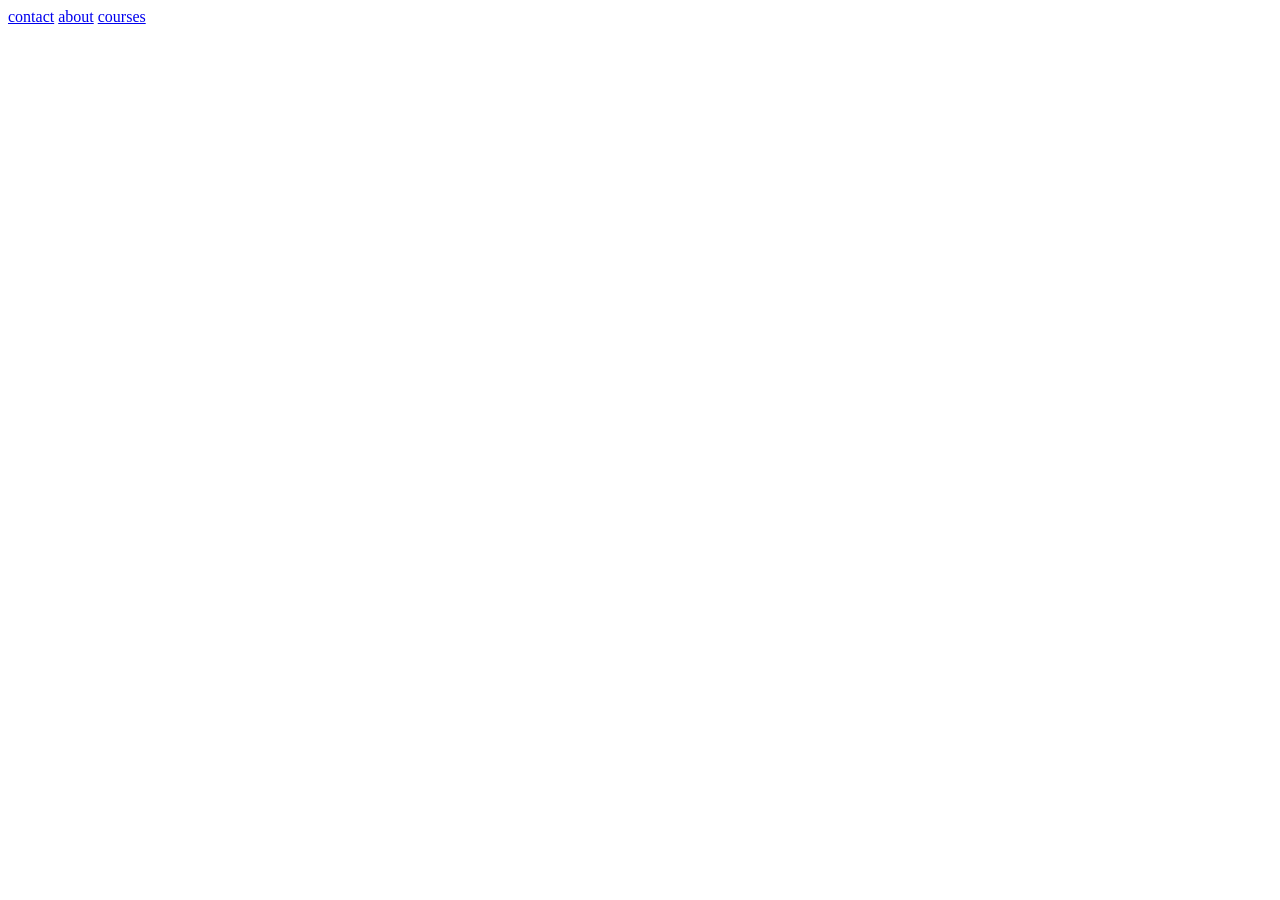
==== index.html @ 9f316b7d "Add files via upload" ====
<!DOCTYPE html>
<html lang="en">
<head>
    <meta charset="UTF-8">
    <meta name="viewport" content="width=device-width, initial-scale=1.0">
    <title>Document</title>
</head>
<body>
    
    <a href="contact.html" target="_blank">contact</a>
    <a href="about.html" target="_blank">about</a>
    <a href="courses.html" target="_blank">courses</a>
</body>
</html>
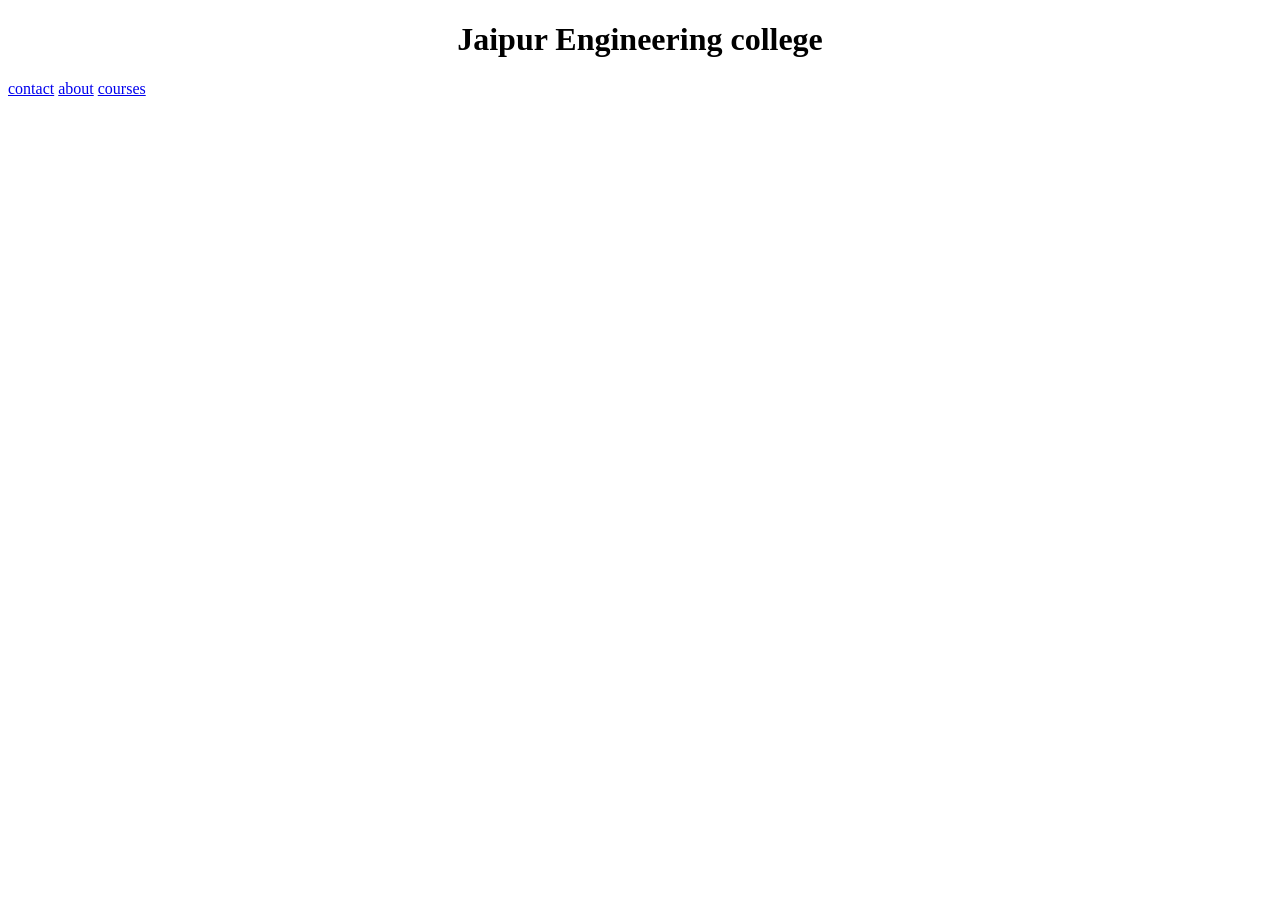
==== commit cf3566e0: "Add files via upload" ====
--- a/index.html
+++ b/index.html
@@ -4,9 +4,14 @@
     <meta charset="UTF-8">
     <meta name="viewport" content="width=device-width, initial-scale=1.0">
     <title>Document</title>
+    <style>
+        h1{
+            text-align: center;
+        }
+    </style>
 </head>
 <body>
-    
+    <h1>Jaipur Engineering college</h1>
     <a href="contact.html" target="_blank">contact</a>
     <a href="about.html" target="_blank">about</a>
     <a href="courses.html" target="_blank">courses</a>
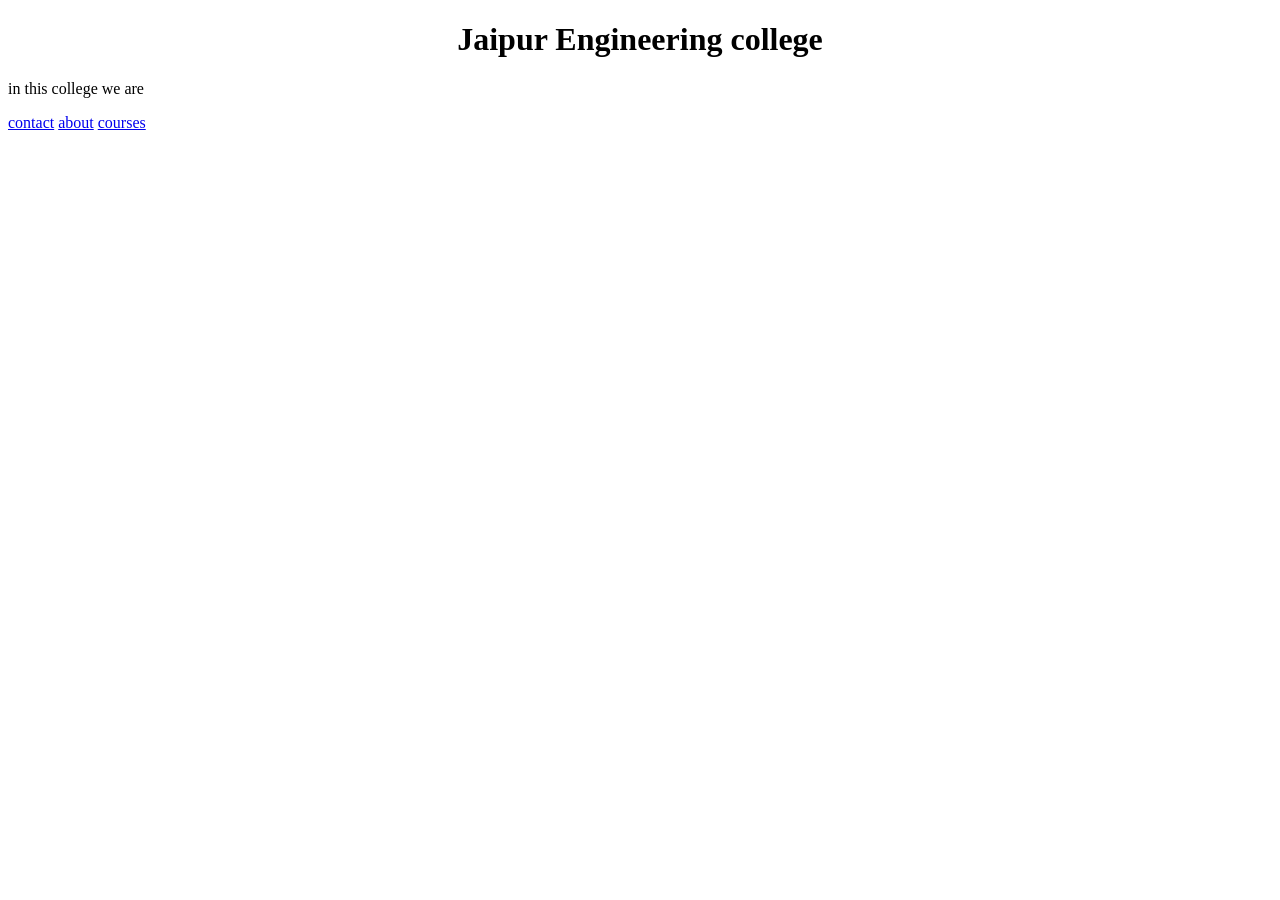
==== commit 39df68ac: "we add para in file" ====
--- a/index.html
+++ b/index.html
@@ -12,6 +12,7 @@
 </head>
 <body>
     <h1>Jaipur Engineering college</h1>
+    <P>in this college we are </P>
     <a href="contact.html" target="_blank">contact</a>
     <a href="about.html" target="_blank">about</a>
     <a href="courses.html" target="_blank">courses</a>
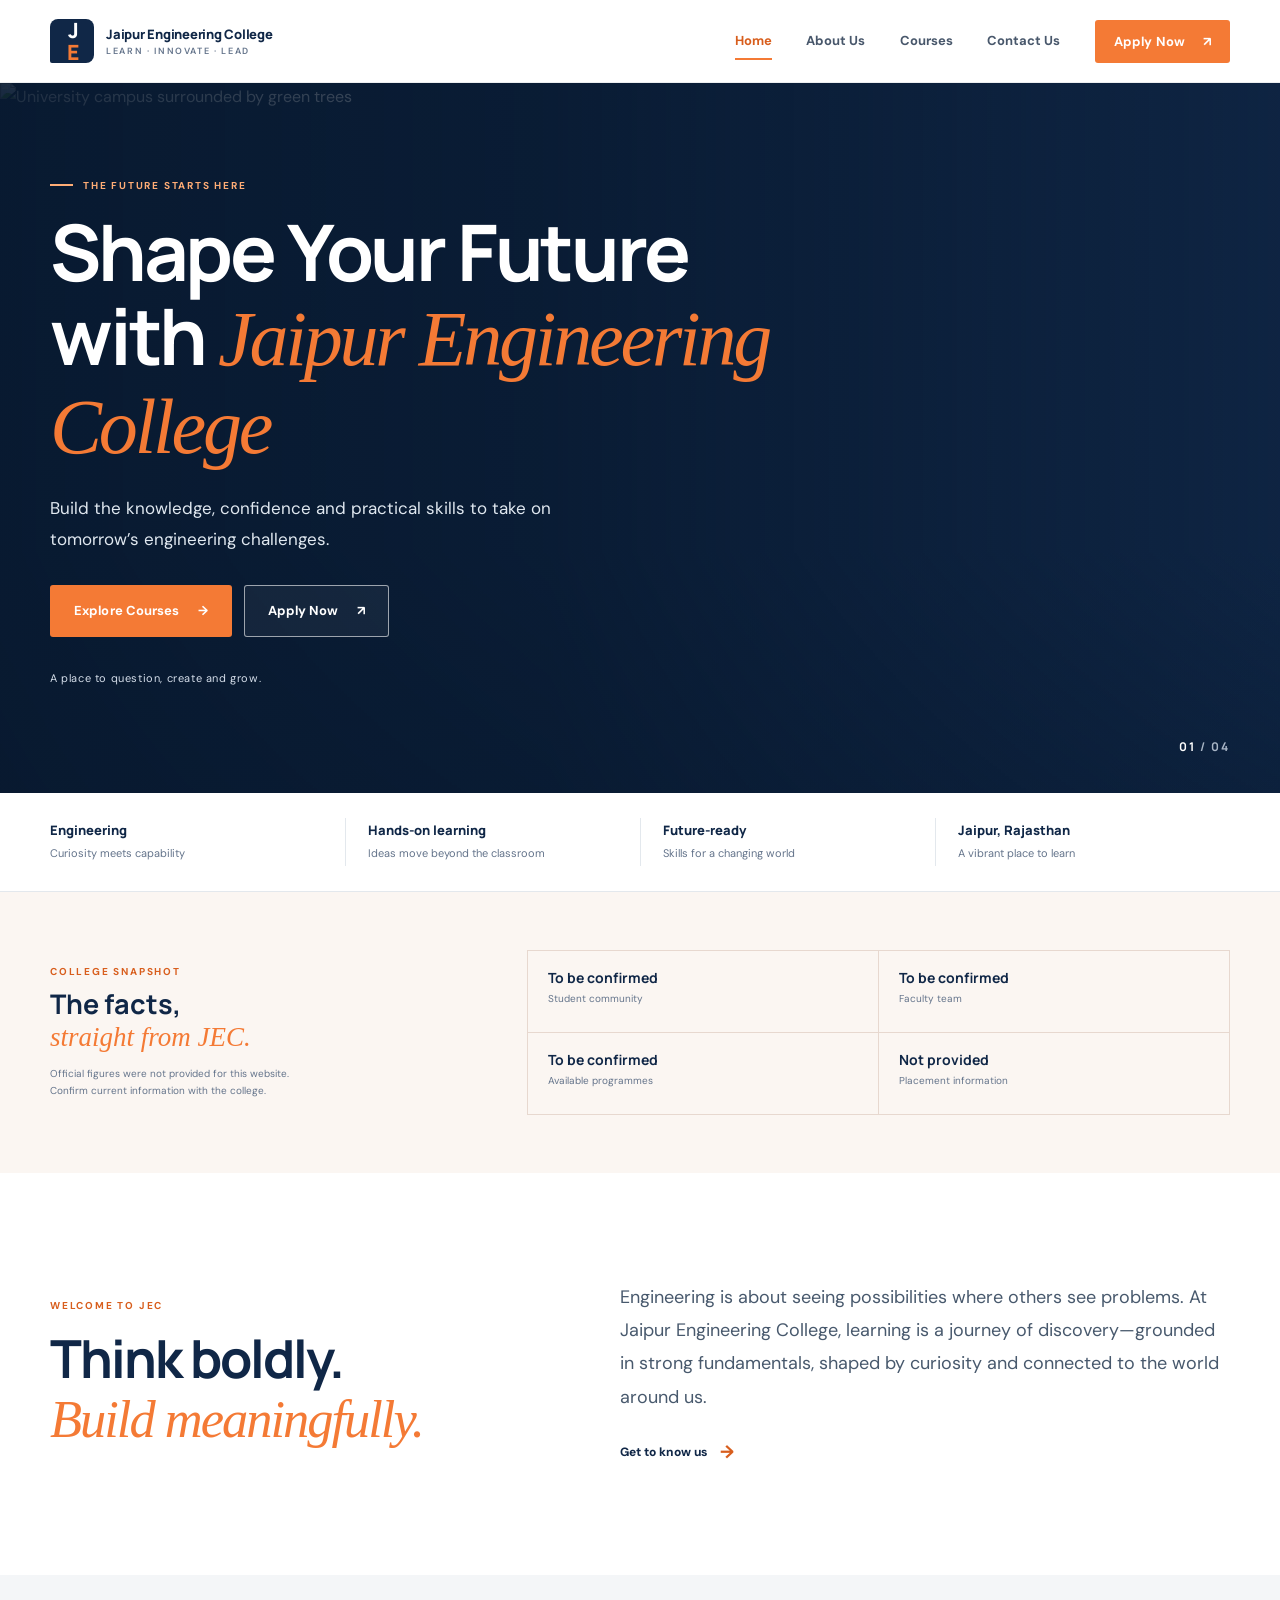
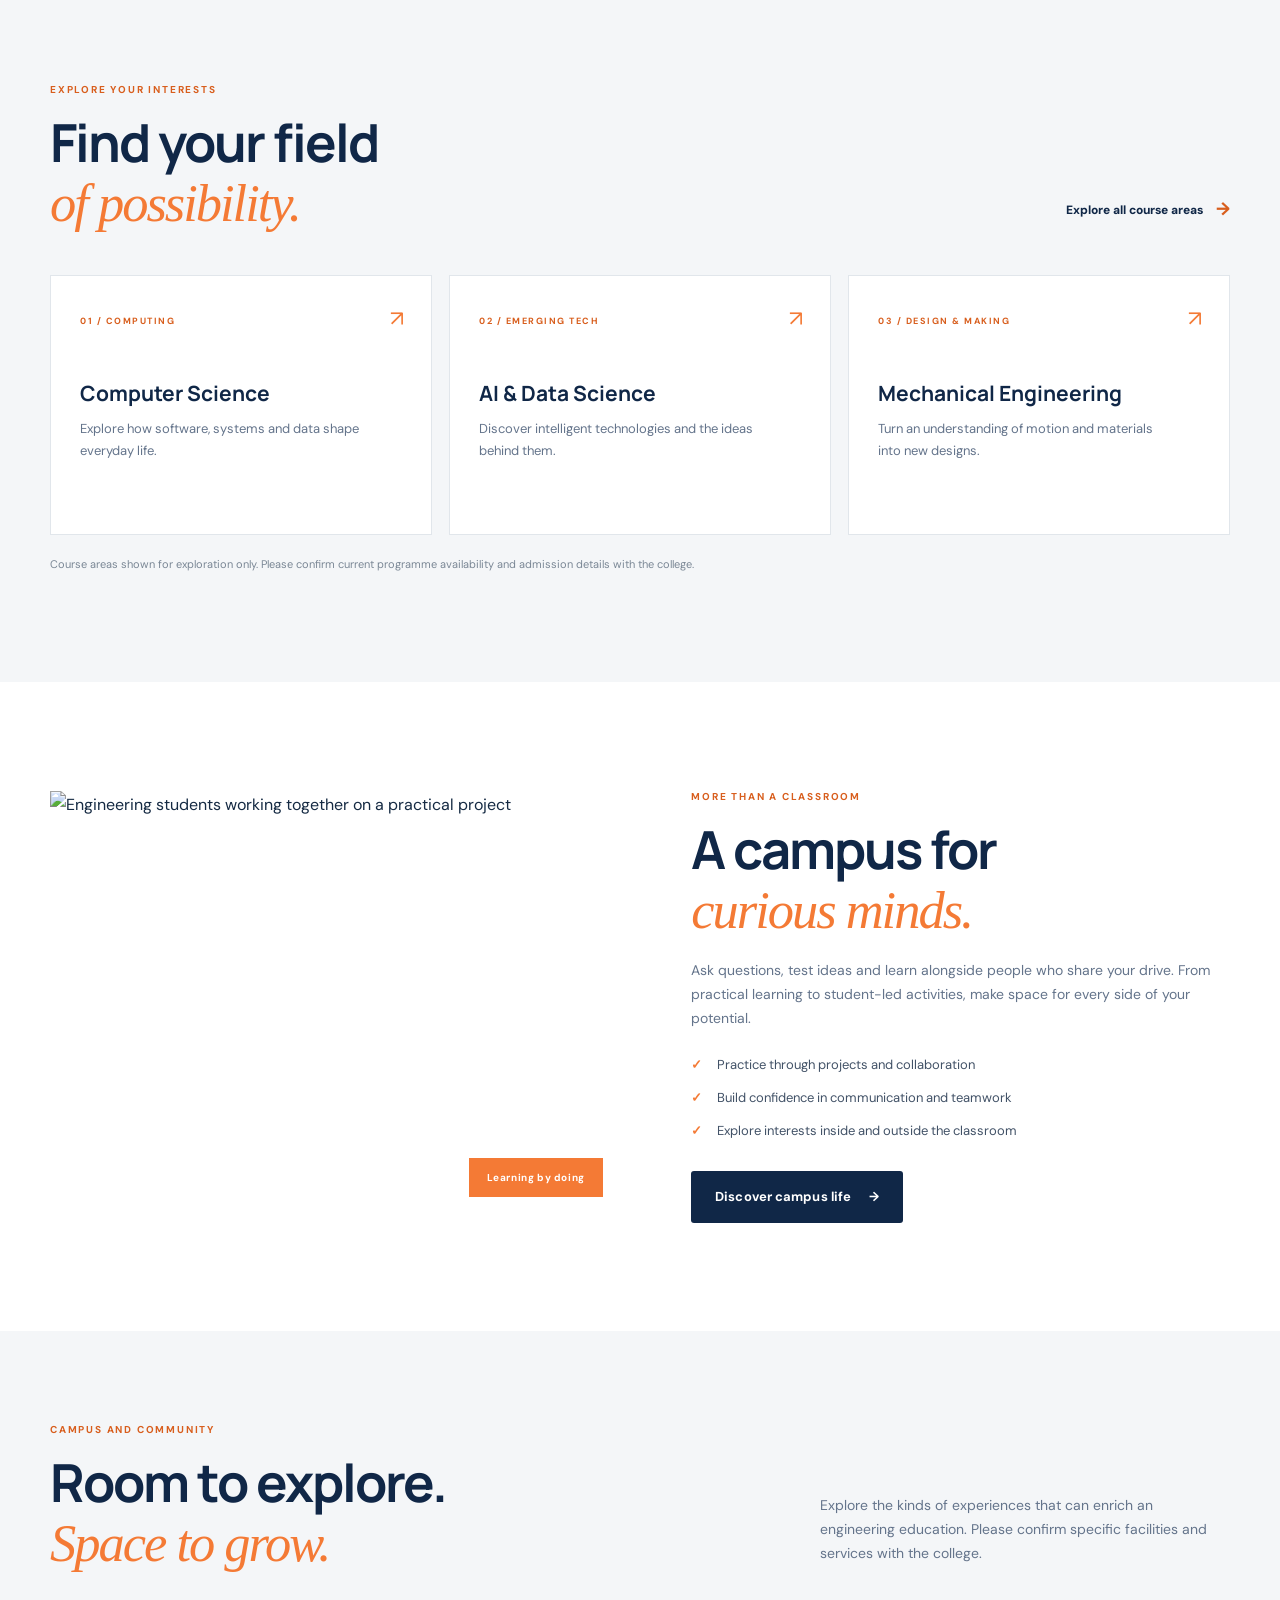
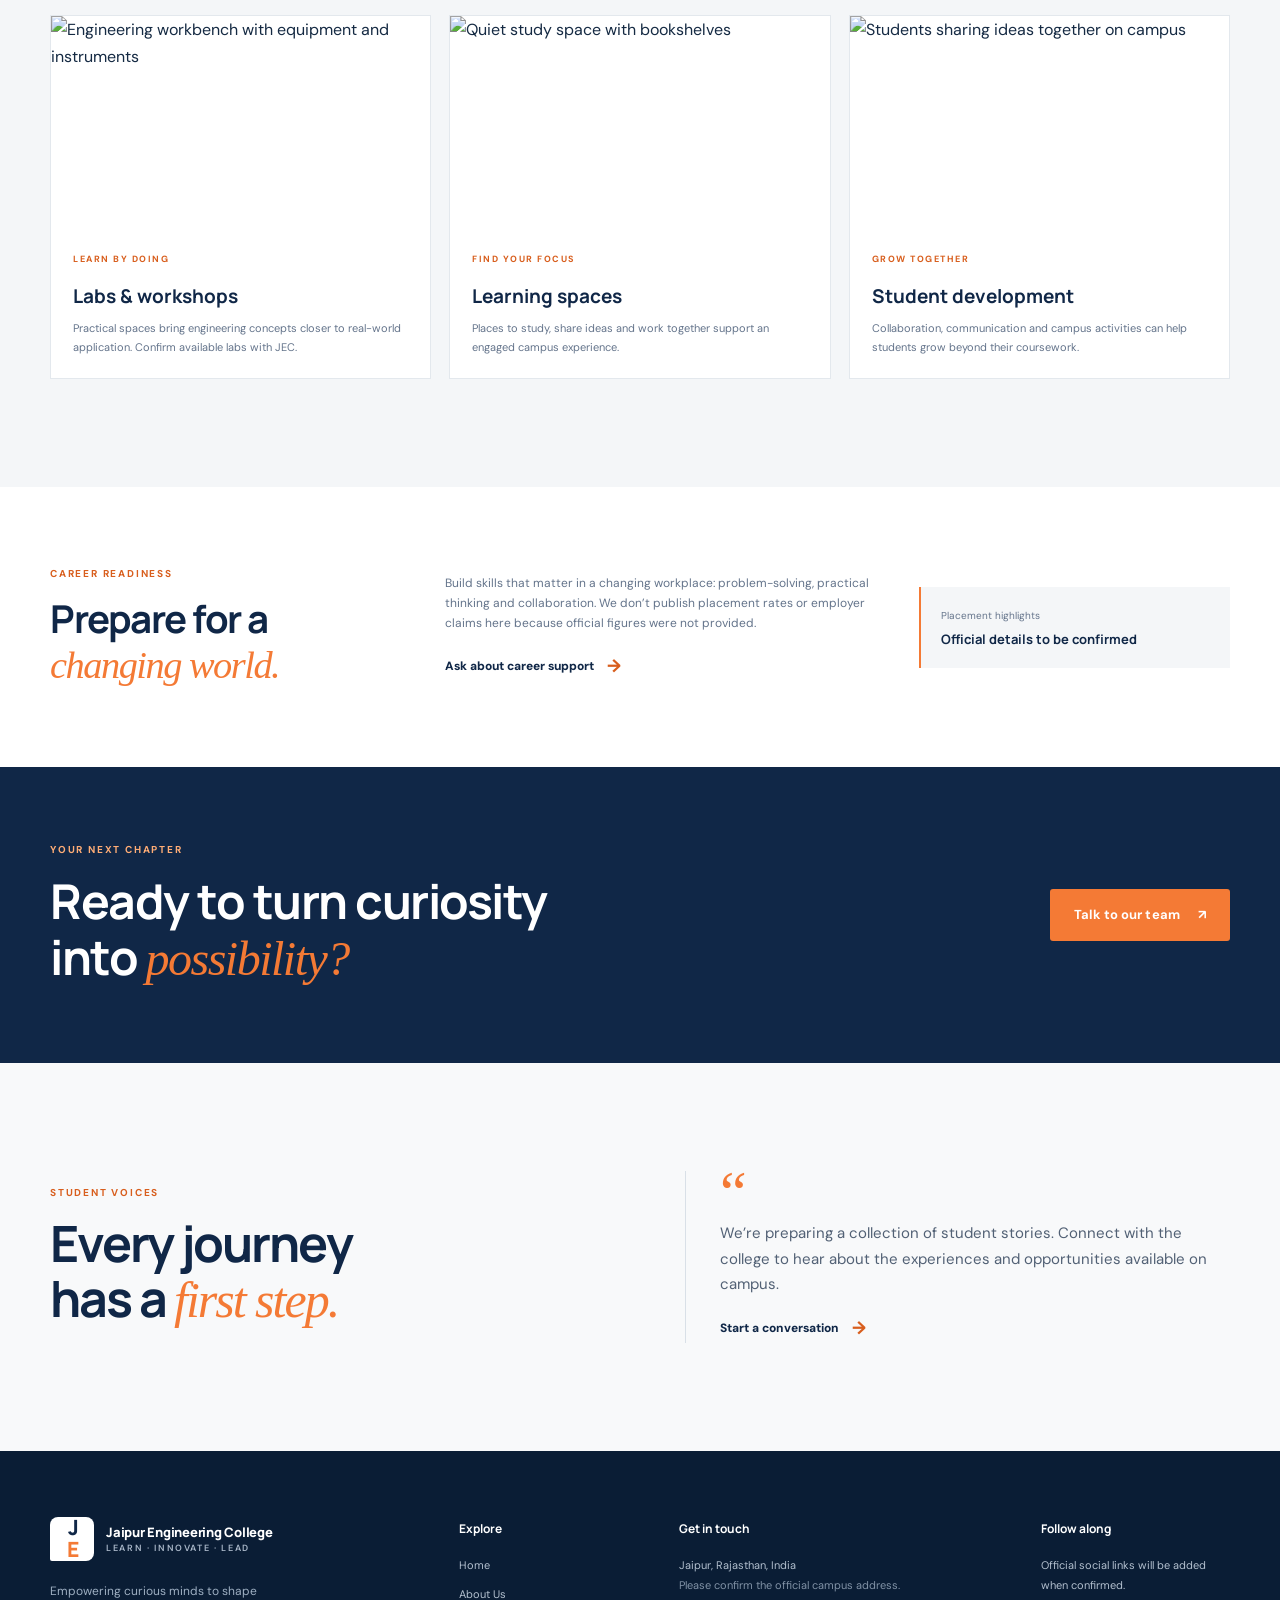
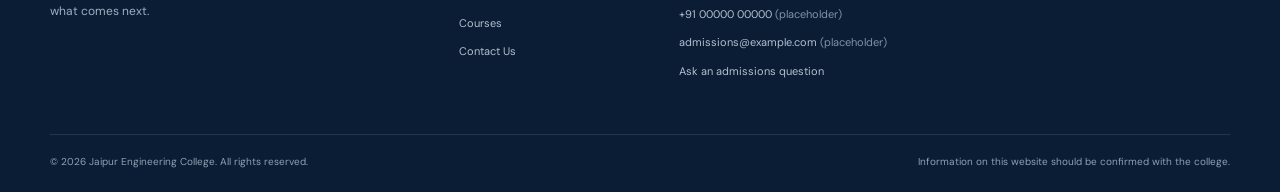
==== commit e526a3d8: "updated design of my first site" ====
--- a/index.html
+++ b/index.html
@@ -2,19 +2,107 @@
 <html lang="en">
 <head>
     <meta charset="UTF-8">
-    <meta name="viewport" content="width=device-width, initial-scale=1.0">
-    <title>Document</title>
-    <style>
-        h1{
-            text-align: center;
-        }
-    </style>
+    <meta name="viewport" content="width=device-width, initial-scale=1">
+    <meta name="description" content="Discover Jaipur Engineering College: an inspiring place to explore engineering, technology and your future.">
+    <meta name="theme-color" content="#102747">
+    <title>Jaipur Engineering College | Build What’s Next</title>
+    <link rel="preconnect" href="https://fonts.googleapis.com">
+    <link rel="preconnect" href="https://fonts.gstatic.com" crossorigin>
+    <link href="https://fonts.googleapis.com/css2?family=DM+Sans:wght@400;500;600;700&family=Manrope:wght@400;500;600;700;800&display=swap" rel="stylesheet">
+    <link rel="stylesheet" href="style.css">
+    <script src="script.js" defer></script>
 </head>
 <body>
-    <h1>Jaipur Engineering college</h1>
-    <P>in this college we are </P>
-    <a href="contact.html" target="_blank">contact</a>
-    <a href="about.html" target="_blank">about</a>
-    <a href="courses.html" target="_blank">courses</a>
+    <a class="skip-link" href="#main">Skip to content</a>
+    <header class="site-header">
+        <div class="container nav-wrap">
+            <a class="brand" href="index.html" aria-label="Jaipur Engineering College home">
+                <span class="brand-mark" aria-hidden="true">J<span>E</span></span>
+                <span class="brand-name">Jaipur Engineering College<small>Learn · Innovate · Lead</small></span>
+            </a>
+            <button class="menu-toggle" type="button" aria-label="Open navigation" aria-expanded="false" aria-controls="primary-navigation"><span></span><span></span><span></span></button>
+            <nav class="primary-nav" id="primary-navigation" aria-label="Main navigation">
+                <a href="index.html" aria-current="page">Home</a><a href="about.html">About Us</a><a href="courses.html">Courses</a><a href="contact.html">Contact Us</a>
+                <a class="button button-small button-orange nav-apply" href="contact.html#enquiry">Apply Now <span aria-hidden="true">↗</span></a>
+            </nav>
+        </div>
+    </header>
+    <main id="main">
+        <section class="hero">
+            <img class="hero-image" src="https://images.unsplash.com/photo-1562774053-701939374585?auto=format&fit=crop&w=2000&q=85" alt="University campus surrounded by green trees" fetchpriority="high">
+            <div class="hero-shade"></div>
+            <div class="container hero-content">
+                <p class="eyebrow eyebrow-light"><span></span> The future starts here</p>
+                <h1>Shape Your Future with <em>Jaipur Engineering College</em></h1>
+                <p class="hero-copy">Build the knowledge, confidence and practical skills to take on tomorrow’s engineering challenges.</p>
+                <div class="button-row"><a class="button button-orange" href="courses.html">Explore Courses <span aria-hidden="true">→</span></a><a class="button button-outline-light" href="contact.html#enquiry">Apply Now <span aria-hidden="true">↗</span></a></div>
+                <p class="hero-note">A place to question, create and grow.</p>
+            </div>
+            <div class="hero-index" aria-hidden="true">01 <span>/ 04</span></div>
+        </section>
+        <section class="quick-facts" aria-label="College facts">
+            <div class="container facts-grid">
+                <div><strong>Engineering</strong><span>Curiosity meets capability</span></div>
+                <div><strong>Hands-on learning</strong><span>Ideas move beyond the classroom</span></div>
+                <div><strong>Future-ready</strong><span>Skills for a changing world</span></div>
+                <div><strong>Jaipur, Rajasthan</strong><span>A vibrant place to learn</span></div>
+            </div>
+        </section>
+        <section class="snapshot-section" aria-labelledby="snapshot-title">
+            <div class="container snapshot-inner">
+                <div class="snapshot-heading"><p class="eyebrow">College snapshot</p><h2 id="snapshot-title">The facts,<br><em>straight from JEC.</em></h2><p>Official figures were not provided for this website. Confirm current information with the college.</p></div>
+                <div class="snapshot-grid">
+                    <article><strong>To be confirmed</strong><span>Student community</span></article>
+                    <article><strong>To be confirmed</strong><span>Faculty team</span></article>
+                    <article><strong>To be confirmed</strong><span>Available programmes</span></article>
+                    <article><strong>Not provided</strong><span>Placement information</span></article>
+                </div>
+            </div>
+        </section>
+        <section class="section section-intro">
+            <div class="container intro-grid">
+                <div class="section-heading"><p class="eyebrow">Welcome to JEC</p><h2>Think boldly.<br><em>Build meaningfully.</em></h2></div>
+                <div class="intro-copy"><p class="body-large">Engineering is about seeing possibilities where others see problems. At Jaipur Engineering College, learning is a journey of discovery—grounded in strong fundamentals, shaped by curiosity and connected to the world around us.</p><a class="text-link" href="about.html">Get to know us <span aria-hidden="true">→</span></a></div>
+            </div>
+        </section>
+        <section class="section section-soft">
+            <div class="container">
+                <div class="section-top"><div class="section-heading"><p class="eyebrow">Explore your interests</p><h2>Find your field<br><em>of possibility.</em></h2></div><a class="text-link" href="courses.html">Explore all course areas <span aria-hidden="true">→</span></a></div>
+                <div class="course-preview-grid">
+                    <a class="course-preview" href="courses.html#computer-science"><span class="card-number">01 / COMPUTING</span><h3>Computer Science</h3><p>Explore how software, systems and data shape everyday life.</p><span class="card-arrow" aria-hidden="true">↗</span></a>
+                    <a class="course-preview" href="courses.html#ai-data-science"><span class="card-number">02 / EMERGING TECH</span><h3>AI &amp; Data Science</h3><p>Discover intelligent technologies and the ideas behind them.</p><span class="card-arrow" aria-hidden="true">↗</span></a>
+                    <a class="course-preview" href="courses.html#mechanical"><span class="card-number">03 / DESIGN &amp; MAKING</span><h3>Mechanical Engineering</h3><p>Turn an understanding of motion and materials into new designs.</p><span class="card-arrow" aria-hidden="true">↗</span></a>
+                </div>
+                <p class="fine-print">Course areas shown for exploration only. Please confirm current programme availability and admission details with the college.</p>
+            </div>
+        </section>
+        <section class="section">
+            <div class="container split-feature">
+                <div class="feature-image-wrap"><img src="https://images.unsplash.com/photo-1581092921461-eab62e97a780?auto=format&fit=crop&w=1000&q=80" alt="Engineering students working together on a practical project" loading="lazy"><span class="image-caption">Learning by doing</span></div>
+                <div class="feature-copy"><p class="eyebrow">More than a classroom</p><h2>A campus for<br><em>curious minds.</em></h2><p>Ask questions, test ideas and learn alongside people who share your drive. From practical learning to student-led activities, make space for every side of your potential.</p><ul class="check-list"><li>Practice through projects and collaboration</li><li>Build confidence in communication and teamwork</li><li>Explore interests inside and outside the classroom</li></ul><a class="button button-navy" href="about.html">Discover campus life <span aria-hidden="true">→</span></a></div>
+            </div>
+        </section>
+        <section class="section section-soft facilities-section">
+            <div class="container">
+                <div class="section-top"><div class="section-heading"><p class="eyebrow">Campus and community</p><h2>Room to explore.<br><em>Space to grow.</em></h2></div><p class="section-summary">Explore the kinds of experiences that can enrich an engineering education. Please confirm specific facilities and services with the college.</p></div>
+                <div class="facility-grid">
+                    <article class="facility-card"><img src="https://images.unsplash.com/photo-1581092335878-2d9ff86ca2bf?auto=format&fit=crop&w=900&q=80" alt="Engineering workbench with equipment and instruments" loading="lazy"><div><span class="card-number">LEARN BY DOING</span><h3>Labs &amp; workshops</h3><p>Practical spaces bring engineering concepts closer to real-world application. Confirm available labs with JEC.</p></div></article>
+                    <article class="facility-card"><img src="https://images.unsplash.com/photo-1521587760476-6c12a4b040da?auto=format&fit=crop&w=900&q=80" alt="Quiet study space with bookshelves" loading="lazy"><div><span class="card-number">FIND YOUR FOCUS</span><h3>Learning spaces</h3><p>Places to study, share ideas and work together support an engaged campus experience.</p></div></article>
+                    <article class="facility-card"><img src="https://images.unsplash.com/photo-1523240795612-9a054b0db644?auto=format&fit=crop&w=900&q=80" alt="Students sharing ideas together on campus" loading="lazy"><div><span class="card-number">GROW TOGETHER</span><h3>Student development</h3><p>Collaboration, communication and campus activities can help students grow beyond their coursework.</p></div></article>
+                </div>
+            </div>
+        </section>
+        <section class="section placement-section">
+            <div class="container placement-inner"><div><p class="eyebrow">Career readiness</p><h2>Prepare for a<br><em>changing world.</em></h2></div><div><p>Build skills that matter in a changing workplace: problem-solving, practical thinking and collaboration. We don’t publish placement rates or employer claims here because official figures were not provided.</p><a class="text-link" href="contact.html#enquiry">Ask about career support <span aria-hidden="true">→</span></a></div><div class="placement-placeholder"><span>Placement highlights</span><strong>Official details to be confirmed</strong></div></div>
+        </section>
+        <section class="career-band"><div class="container career-content"><div><p class="eyebrow eyebrow-light">Your next chapter</p><h2>Ready to turn curiosity<br>into <em>possibility?</em></h2></div><a class="button button-orange" href="contact.html#enquiry">Talk to our team <span aria-hidden="true">↗</span></a></div></section>
+        <section class="section stories-section"><div class="container stories-inner"><div><p class="eyebrow">Student voices</p><h2>Every journey<br>has a <em>first step.</em></h2></div><div class="story-note"><span class="quote-mark" aria-hidden="true">“</span><p>We’re preparing a collection of student stories. Connect with the college to hear about the experiences and opportunities available on campus.</p><a class="text-link" href="contact.html">Start a conversation <span aria-hidden="true">→</span></a></div></div></section>
+    </main>
+    <footer class="site-footer"><div class="container footer-main">
+        <div class="footer-brand"><a class="brand brand-footer" href="index.html"><span class="brand-mark" aria-hidden="true">J<span>E</span></span><span class="brand-name">Jaipur Engineering College<small>Learn · Innovate · Lead</small></span></a><p>Empowering curious minds to shape what comes next.</p></div>
+        <div class="footer-col"><h2>Explore</h2><a href="index.html">Home</a><a href="about.html">About Us</a><a href="courses.html">Courses</a><a href="contact.html">Contact Us</a></div>
+        <div class="footer-col"><h2>Get in touch</h2><p>Jaipur, Rajasthan, India<br><span class="muted">Please confirm the official campus address.</span></p><a href="tel:+910000000000">+91 00000 00000 <span class="muted">(placeholder)</span></a><a href="mailto:admissions@example.com">admissions@example.com <span class="muted">(placeholder)</span></a><a href="contact.html#enquiry">Ask an admissions question</a></div>
+        <div class="footer-col"><h2>Follow along</h2><p>Official social links will be added when confirmed.</p></div>
+    </div><div class="container footer-bottom"><span>© <span data-year>2026</span> Jaipur Engineering College. All rights reserved.</span><span>Information on this website should be confirmed with the college.</span></div></footer>
 </body>
-</html>+</html>
--- a/style.css
+++ b/style.css
@@ -0,0 +1,313 @@
+:root {
+    color-scheme: light;
+    --navy: #102747;
+    --navy-deep: #0b1d35;
+    --ink: #152a43;
+    --muted: #64748b;
+    --orange: #f47a35;
+    --orange-dark: #d85e1d;
+    --paper: #fff;
+    --soft: #f4f6f8;
+    --line: #e3e8ed;
+    --serif: Georgia, "Times New Roman", serif;
+    --sans: "DM Sans", Arial, sans-serif;
+    --display: "Manrope", "DM Sans", Arial, sans-serif;
+    --content: 1180px;
+}
+
+* { box-sizing: border-box; }
+html { scroll-behavior: smooth; scroll-padding-top: 88px; }
+body { margin: 0; color: var(--ink); background: var(--paper); font: 16px/1.7 var(--sans); -webkit-font-smoothing: antialiased; }
+img { display: block; max-width: 100%; }
+a { color: inherit; text-decoration: none; }
+button, input, select, textarea { font: inherit; }
+button, a { -webkit-tap-highlight-color: transparent; }
+.container { width: min(var(--content), calc(100% - 48px)); margin-inline: auto; }
+.sr-only, .skip-link:not(:focus) { position: absolute; width: 1px; height: 1px; padding: 0; margin: -1px; overflow: hidden; clip: rect(0, 0, 0, 0); white-space: nowrap; border: 0; }
+.skip-link:focus { position: fixed; z-index: 100; top: 12px; left: 12px; padding: 12px 18px; background: var(--paper); color: var(--navy); box-shadow: 0 4px 20px #0003; }
+.site-header { position: sticky; z-index: 20; top: 0; background: rgba(255,255,255,.97); border-bottom: 1px solid rgba(16,39,71,.08); backdrop-filter: blur(14px); }
+.nav-wrap { min-height: 82px; display: flex; align-items: center; justify-content: space-between; gap: 32px; }
+.brand { display: inline-flex; align-items: center; gap: 12px; flex-shrink: 0; }
+.brand-mark { display: grid; width: 44px; height: 44px; place-items: center; border-radius: 8px 8px 8px 2px; background: var(--navy); color: white; font: 800 21px/1 var(--display); letter-spacing: -2px; }
+.brand-mark span { color: var(--orange); }
+.brand-name { color: var(--navy); font: 800 13px/1.25 var(--display); letter-spacing: -.25px; }
+.brand-name small { display: block; margin-top: 4px; color: var(--muted); font: 600 9px/1 var(--sans); letter-spacing: 1.65px; text-transform: uppercase; }
+.primary-nav { display: flex; align-items: center; gap: clamp(19px, 2.7vw, 38px); }
+.primary-nav > a:not(.button) { position: relative; padding-block: 28px; color: #48576b; font-size: 13px; font-weight: 700; transition: color .2s; }
+.primary-nav > a:not(.button):hover, .primary-nav > a[aria-current="page"] { color: var(--orange-dark); }
+.primary-nav > a:not(.button)::after { position: absolute; right: 0; bottom: 20px; left: 0; height: 2px; background: var(--orange); content: ""; transform: scaleX(0); transform-origin: left; transition: transform .2s; }
+.primary-nav > a:not(.button):hover::after, .primary-nav > a[aria-current="page"]::after { transform: scaleX(1); }
+.menu-toggle { display: none; width: 44px; height: 44px; padding: 11px; border: 1px solid var(--line); border-radius: 5px; background: white; cursor: pointer; }
+.menu-toggle span { display: block; width: 19px; height: 2px; margin: 4px auto; background: var(--navy); transition: transform .2s, opacity .2s; }
+.button { display: inline-flex; min-height: 52px; align-items: center; justify-content: center; gap: 18px; padding: 0 23px; border: 1px solid transparent; border-radius: 3px; font: 700 13px/1 var(--sans); letter-spacing: .1px; transition: transform .2s, background .2s, color .2s, box-shadow .2s; }
+.button:hover { transform: translateY(-2px); box-shadow: 0 8px 22px #10274720; }
+.button-small { min-height: 43px; padding-inline: 18px; }
+.button-orange { color: white; background: var(--orange); }
+.button-orange:hover { background: var(--orange-dark); }
+.button-navy { color: white; background: var(--navy); }
+.button-navy:hover { background: var(--navy-deep); }
+.button-outline-light { border-color: #ffffff95; color: white; background: #ffffff0d; }
+.button-outline-light:hover { color: var(--navy); background: white; }
+.hero { position: relative; display: flex; min-height: min(670px, 77vw); min-height: clamp(560px, 61vw, 710px); align-items: center; overflow: hidden; color: white; background: var(--navy); }
+.hero-image, .hero-shade { position: absolute; inset: 0; width: 100%; height: 100%; }
+.hero-image { object-fit: cover; object-position: center 48%; animation: hero-zoom 16s ease-out both; }
+.hero-shade { background: linear-gradient(90deg, rgba(8,25,47,.91) 0%, rgba(8,25,47,.76) 43%, rgba(8,25,47,.18) 100%), linear-gradient(0deg, rgba(8,25,47,.30), transparent 34%); }
+.hero-content { position: relative; z-index: 1; padding-block: 80px 90px; animation: rise-in .7s ease-out both; }
+.eyebrow { display: flex; align-items: center; gap: 10px; margin: 0 0 17px; color: var(--orange-dark); font: 700 10px/1.3 var(--sans); letter-spacing: 1.8px; text-transform: uppercase; }
+.eyebrow > span { display: inline-block; width: 23px; height: 2px; background: currentColor; }
+.eyebrow-light { color: #ffad76; }
+h1, h2, h3, p { margin-top: 0; }
+h1, h2, h3 { font-family: var(--display); }
+.hero h1, .page-hero h1 { max-width: 780px; margin: 0; color: white; font-size: clamp(42px, 6.2vw, 78px); font-weight: 700; line-height: 1.08; letter-spacing: -3.2px; }
+h1 em, h2 em { color: var(--orange); font-family: var(--serif); font-weight: 400; }
+.hero-copy { max-width: 535px; margin: 24px 0 30px; color: #e0e8f0; font-size: 17px; line-height: 1.8; }
+.button-row { display: flex; flex-wrap: wrap; gap: 12px; }
+.hero-note { margin: 32px 0 0; color: #d5deea; font-size: 11px; letter-spacing: .6px; }
+.hero-index { position: absolute; right: max(24px, calc((100% - var(--content))/2)); bottom: 38px; color: white; font: 700 12px var(--display); letter-spacing: 2px; }
+.hero-index span { color: #a9b6c6; }
+.quick-facts { border-bottom: 1px solid var(--line); background: #fff; }
+.facts-grid { display: grid; grid-template-columns: repeat(4,1fr); padding-block: 25px; }
+.facts-grid > div { padding: 3px 22px; border-left: 1px solid var(--line); }
+.facts-grid > div:first-child { padding-left: 0; border-left: 0; }
+.facts-grid strong, .facts-grid span { display: block; }
+.facts-grid strong { color: var(--navy); font: 800 13px var(--display); }
+.facts-grid span { margin-top: 5px; color: var(--muted); font-size: 11px; }
+.snapshot-section { padding-block: 58px; background: #fbf6f2; }
+.snapshot-inner { display: grid; grid-template-columns: .75fr 1.25fr; align-items: center; gap: 55px; }
+.snapshot-heading .eyebrow { margin-bottom: 10px; }
+.snapshot-heading h2 { margin: 0; color: var(--navy); font-size: 27px; line-height: 1.18; }
+.snapshot-heading p:last-child { max-width: 260px; margin: 11px 0 0; color: var(--muted); font-size: 10px; }
+.snapshot-grid { display: grid; grid-template-columns: 1fr 1fr; border-top: 1px solid #e7d8cf; border-left: 1px solid #e7d8cf; }
+.snapshot-grid article { min-height: 82px; padding: 17px 20px; border-right: 1px solid #e7d8cf; border-bottom: 1px solid #e7d8cf; }
+.snapshot-grid strong, .snapshot-grid span { display: block; }
+.snapshot-grid strong { color: var(--navy); font: 700 14px var(--display); }
+.snapshot-grid span { margin-top: 3px; color: var(--muted); font-size: 10px; }
+.section { padding-block: 108px; }
+.section-soft { background: var(--soft); }
+.intro-grid { display: grid; grid-template-columns: .9fr 1.1fr; align-items: center; gap: 70px; }
+.section-heading h2, .feature-copy h2, .contact-aside h2 { margin: 0; color: var(--navy); font-size: clamp(36px, 4.1vw, 53px); line-height: 1.12; letter-spacing: -2px; }
+.section-heading h2 em, .feature-copy h2 em, .contact-aside h2 em { color: var(--orange); }
+.body-large { color: #48596d; font-size: 18px; line-height: 1.85; }
+.intro-copy p { margin-bottom: 23px; }
+.text-link { display: inline-flex; align-items: center; gap: 13px; color: var(--navy); font-size: 12px; font-weight: 800; }
+.text-link span { color: var(--orange-dark); font-size: 18px; transition: transform .2s; }
+.text-link:hover span { transform: translateX(4px); }
+.section-top { display: flex; align-items: end; justify-content: space-between; gap: 30px; margin-bottom: 42px; }
+.section-top > .text-link { margin-bottom: 8px; }
+.course-preview-grid { display: grid; grid-template-columns: repeat(3,1fr); gap: 17px; }
+.course-preview { position: relative; min-height: 260px; padding: 29px; border: 1px solid #e1e6eb; background: white; transition: transform .25s, box-shadow .25s, border-color .25s; }
+.course-preview:hover { transform: translateY(-5px); border-color: #f5b68f; box-shadow: 0 14px 34px #1027470d; }
+.card-number { color: var(--orange-dark); font: 700 9px/1.4 var(--sans); letter-spacing: 1.5px; }
+.course-preview h3 { max-width: 250px; margin: 48px 0 10px; color: var(--navy); font-size: 21px; line-height: 1.3; }
+.course-preview p { max-width: 280px; margin-bottom: 0; color: var(--muted); font-size: 13px; }
+.card-arrow { position: absolute; top: 24px; right: 27px; color: var(--orange); font-size: 22px; }
+.fine-print { margin: 20px 0 0; color: #7a8795; font-size: 11px; }
+.split-feature { display: grid; grid-template-columns: 1fr 1fr; align-items: center; gap: clamp(50px, 8vw, 110px); }
+.feature-image-wrap { position: relative; min-height: 430px; }
+.feature-image-wrap img { width: 100%; height: 430px; object-fit: cover; }
+.image-caption { position: absolute; right: -14px; bottom: 24px; padding: 13px 18px; color: white; background: var(--orange); font: 700 10px var(--sans); letter-spacing: .6px; }
+.feature-copy > p:not(.eyebrow) { margin: 20px 0; color: var(--muted); font-size: 14px; }
+.check-list { display: grid; gap: 11px; margin: 23px 0 29px; padding: 0; list-style: none; }
+.check-list li { position: relative; padding-left: 26px; color: #425267; font-size: 13px; }
+.check-list li::before { position: absolute; left: 0; color: var(--orange); content: "✓"; font-weight: 800; }
+.facilities-section { padding-top: 92px; }
+.facility-grid { display: grid; grid-template-columns: repeat(3,1fr); gap: 18px; }
+.facility-card { overflow: hidden; border: 1px solid var(--line); background: white; }
+.facility-card img { width: 100%; height: 205px; object-fit: cover; }
+.facility-card > div { padding: 22px; }
+.facility-card h3 { margin: 10px 0 7px; color: var(--navy); font-size: 19px; }
+.facility-card p { margin: 0; color: var(--muted); font-size: 11px; }
+.placement-section { padding-block: 80px; }
+.placement-inner { display: grid; grid-template-columns: .9fr 1.1fr .8fr; align-items: center; gap: 45px; }
+.placement-inner h2 { margin: 0; color: var(--navy); font-size: clamp(32px,3vw,42px); line-height: 1.15; letter-spacing: -1.5px; }
+.placement-inner > div:nth-child(2) p { margin-bottom: 17px; color: var(--muted); font-size: 12px; }
+.placement-placeholder { padding: 20px; border-left: 2px solid var(--orange); background: var(--soft); }
+.placement-placeholder span, .placement-placeholder strong { display: block; }
+.placement-placeholder span { color: var(--muted); font-size: 10px; }
+.placement-placeholder strong { margin-top: 6px; color: var(--navy); font: 700 13px var(--display); }
+.career-band { padding-block: 76px; color: white; background: var(--navy); }
+.career-content { display: flex; align-items: center; justify-content: space-between; gap: 35px; }
+.career-content h2 { margin: 0; color: white; font-size: clamp(31px, 4vw, 48px); line-height: 1.17; letter-spacing: -1.5px; }
+.stories-section { background: #f8f9fa; }
+.stories-inner { display: grid; grid-template-columns: 1fr 1fr; gap: 90px; align-items: center; }
+.stories-inner h2 { margin: 0; color: var(--navy); font-size: clamp(36px,4vw,50px); line-height: 1.1; letter-spacing: -2px; }
+.story-note { position: relative; padding-left: 34px; border-left: 1px solid #d9e0e7; }
+.story-note p { color: #526175; font-size: 15px; }
+.quote-mark { display: block; margin-bottom: 8px; color: var(--orange); font: 60px/.7 var(--serif); }
+.site-footer { color: #e1e9f1; background: #0a1d35; }
+.footer-main { display: grid; grid-template-columns: 1.5fr .7fr 1.3fr .8fr; gap: 55px; padding-block: 65px 52px; }
+.brand-footer .brand-name { color: white; }
+.brand-footer .brand-name small { color: #a9b7c8; }
+.brand-footer .brand-mark { color: var(--navy); background: white; }
+.footer-brand > p { max-width: 230px; margin: 20px 0 0; color: #9eafc2; font-size: 12px; }
+.footer-col { display: flex; align-items: flex-start; flex-direction: column; gap: 9px; }
+.footer-col h2 { margin: 4px 0 10px; color: white; font: 700 12px var(--display); }
+.footer-col > a, .footer-col p { margin: 0; color: #b3c0cf; font-size: 11px; line-height: 1.8; }
+.footer-col > a:hover { color: #ffad76; }
+.muted { color: #8192a6; }
+.footer-bottom { display: flex; justify-content: space-between; gap: 20px; padding-block: 18px 22px; border-top: 1px solid #ffffff1c; color: #8fa0b4; font-size: 10px; }
+
+/* Inner pages */
+.page-hero { position: relative; display: flex; min-height: 430px; align-items: center; overflow: hidden; background-color: var(--navy); }
+.page-hero::before { position: absolute; inset: 0; background: linear-gradient(90deg,rgba(8,25,47,.92),rgba(8,25,47,.63) 60%,rgba(8,25,47,.36)); content: ""; }
+.page-hero::after { position: absolute; right: -90px; bottom: -280px; width: 650px; height: 650px; border: 1px solid #ffffff1c; border-radius: 50%; box-shadow: 0 0 0 70px #ffffff08,0 0 0 140px #ffffff06; content: ""; }
+.about-hero { background: linear-gradient(120deg,#142f51,#49677d); }
+.about-hero::before { background: linear-gradient(90deg,rgba(8,25,47,.9),rgba(8,25,47,.42)); }
+.courses-hero { background: linear-gradient(115deg,#102747 0%,#24486a 70%,#b75b32 150%); }
+.contact-hero { background: linear-gradient(115deg,#102747 0%,#294b67 65%,#a85530 145%); }
+.page-hero-content { position: relative; z-index: 1; padding-block: 80px; }
+.page-hero h1 { font-size: clamp(44px,6vw,70px); }
+.page-hero-content > p:last-child { max-width: 540px; margin: 20px 0 0; color: #e1e8ef; font-size: 16px; }
+.about-intro-grid { display: grid; grid-template-columns: .8fr 1.2fr; gap: 80px; }
+.about-intro-copy p { color: var(--muted); font-size: 14px; }
+.about-intro-copy .body-large { color: #48596d; font-size: 18px; }
+.about-intro-copy .text-link { margin-top: 8px; }
+.values-section { padding-block: 28px 96px; }
+.values-grid { display: grid; grid-template-columns: repeat(3,1fr); border: 1px solid var(--line); }
+.value-card { min-height: 260px; padding: 33px; border-left: 1px solid var(--line); }
+.value-card:first-child { border-left: 0; }
+.value-card h2 { margin: 40px 0 12px; color: var(--navy); font-size: 24px; line-height: 1.25; }
+.value-card p { margin: 0; color: var(--muted); font-size: 12px; }
+.value-primary { background: var(--soft); }
+.about-facilities { padding-top: 30px; }
+.section-summary { max-width: 410px; margin-bottom: 7px; color: var(--muted); font-size: 14px; }
+.objectives-grid { display: grid; grid-template-columns: repeat(4,1fr); border-top: 1px solid #dce2e8; border-bottom: 1px solid #dce2e8; }
+.objectives-grid article { padding: 24px 25px 23px 0; border-right: 1px solid #dce2e8; }
+.objectives-grid article + article { padding-left: 25px; }
+.objectives-grid article:last-child { border: 0; }
+.objectives-grid article > span { color: var(--orange-dark); font: 700 10px var(--display); }
+.objectives-grid h3 { margin: 19px 0 8px; color: var(--navy); font-size: 15px; }
+.objectives-grid p { margin: 0; color: var(--muted); font-size: 11px; }
+.course-page-heading { display: flex; justify-content: space-between; align-items: end; gap: 50px; margin-bottom: 40px; }
+.course-page-heading h2 { margin: 0; color: var(--navy); font-size: clamp(34px,4vw,48px); line-height: 1.12; letter-spacing: -1.8px; }
+.course-page-heading > p { max-width: 470px; margin: 0 0 4px; color: var(--muted); font-size: 12px; }
+.course-tools { display: flex; align-items: center; justify-content: space-between; gap: 20px; margin-bottom: 23px; }
+.search-box { display: flex; min-width: 260px; align-items: center; gap: 9px; padding: 0 14px; border: 1px solid #dce2e8; color: var(--orange-dark); }
+.search-box > span:not(.sr-only) { font-size: 22px; }
+.search-box input { width: 100%; height: 45px; border: 0; outline: 0; color: var(--ink); background: transparent; font-size: 12px; }
+.filter-buttons { display: flex; flex-wrap: wrap; gap: 7px; }
+.filter-button { padding: 10px 14px; border: 1px solid #dce2e8; color: #536175; background: white; font-size: 11px; font-weight: 700; cursor: pointer; transition: color .2s, background .2s, border .2s; }
+.filter-button:hover, .filter-button.is-active { border-color: var(--navy); color: white; background: var(--navy); }
+.course-grid { display: grid; grid-template-columns: repeat(3,1fr); gap: 20px; align-items: stretch; }
+.course-card { overflow: hidden; border: 1px solid #e1e6eb; background: white; transition: transform .2s, box-shadow .2s; }
+.course-card:hover { transform: translateY(-4px); box-shadow: 0 12px 30px #10274712; }
+.course-card[hidden] { display: none; }
+.course-card > img { width: 100%; height: 190px; object-fit: cover; background: var(--soft); }
+.course-card-body { padding: 21px; }
+.course-card h3 { min-height: 53px; margin: 11px 0 8px; color: var(--navy); font-size: 18px; line-height: 1.42; }
+.course-card-body > p { min-height: 60px; margin-bottom: 18px; color: var(--muted); font-size: 11px; }
+.course-card dl { margin: 0 0 19px; border-top: 1px solid var(--line); }
+.course-card dl > div { display: flex; justify-content: space-between; gap: 10px; padding: 9px 0; border-bottom: 1px solid var(--line); font-size: 10px; }
+.course-card dt { color: #69778a; }
+.course-card dd { margin: 0; color: var(--ink); font-weight: 700; text-align: right; }
+.course-card .text-link { font-size: 10px; }
+.empty-state { padding: 35px 0; color: var(--muted); text-align: center; }
+.notice-band { padding-block: 34px; background: var(--soft); }
+.notice-inner { display: flex; align-items: center; gap: 22px; }
+.notice-icon { display: grid; width: 40px; height: 40px; flex: 0 0 auto; place-items: center; border-radius: 50%; color: white; background: var(--orange); font: 700 17px var(--serif); }
+.notice-inner > div { flex: 1; }
+.notice-inner h2 { margin: 0 0 4px; color: var(--navy); font-size: 16px; }
+.notice-inner p { max-width: 720px; margin: 0; color: var(--muted); font-size: 11px; }
+.contact-section { padding-top: 88px; }
+.contact-layout { display: grid; grid-template-columns: .8fr 1.2fr; align-items: start; gap: 90px; }
+.contact-aside > p:not(.eyebrow) { max-width: 390px; margin: 20px 0 29px; color: var(--muted); font-size: 13px; }
+.contact-detail { display: flex; gap: 14px; margin-block: 20px; }
+.detail-icon { display: grid; width: 38px; height: 38px; flex: 0 0 auto; place-items: center; border: 1px solid #f2c0a2; color: var(--orange-dark); font-size: 16px; }
+.contact-detail h3 { margin: 0 0 3px; color: var(--navy); font-size: 12px; }
+.contact-detail p, .contact-detail a { margin: 0; color: #59687b; font-size: 11px; }
+.contact-detail a { text-decoration: underline; text-underline-offset: 2px; }
+.map-placeholder { display: flex; min-height: 130px; align-items: center; justify-content: center; flex-direction: column; gap: 7px; margin-top: 27px; padding: 20px; border: 1px dashed #c9d1d9; color: #8290a0; background: var(--soft); text-align: center; }
+.map-placeholder > span { color: var(--orange); font-size: 22px; }
+.map-placeholder p { max-width: 270px; margin: 0; font-size: 11px; }
+.form-panel { padding: clamp(25px,4vw,43px); border: 1px solid var(--line); box-shadow: 0 14px 40px #1027470b; }
+.form-panel h2 { margin: 0; color: var(--navy); font-size: 34px; letter-spacing: -1px; }
+.form-panel h2 em { color: var(--orange); }
+.form-intro { margin: 7px 0 24px; color: var(--muted); font-size: 11px; }
+.form-intro span, .form-field label span { color: var(--orange-dark); }
+.form-row { display: grid; grid-template-columns: 1fr 1fr; gap: 17px; }
+.form-field { display: flex; min-width: 0; flex-direction: column; gap: 7px; margin-bottom: 17px; }
+.form-field label { color: var(--navy); font-size: 11px; font-weight: 700; }
+.form-field input, .form-field select, .form-field textarea { width: 100%; min-height: 45px; padding: 11px 12px; border: 1px solid #d9e0e7; border-radius: 2px; outline: none; color: var(--ink); background: white; font-size: 12px; transition: border-color .2s, box-shadow .2s; }
+.form-field textarea { min-height: 120px; resize: vertical; }
+.form-field input:focus, .form-field select:focus, .form-field textarea:focus { border-color: var(--orange); box-shadow: 0 0 0 3px #f47a351c; }
+.form-field [aria-invalid="true"] { border-color: #bb3d32; }
+.form-disclaimer { margin: 0 0 17px; padding: 11px 13px; color: #657286; background: var(--soft); font-size: 10px; line-height: 1.6; }
+.form-submit { min-width: 180px; cursor: pointer; }
+.form-feedback { min-height: 21px; margin: 12px 0 0; color: #315f43; font-size: 11px; }
+.form-feedback.is-error { color: #a83229; }
+
+@keyframes rise-in { from { opacity: 0; transform: translateY(15px); } to { opacity: 1; transform: translateY(0); } }
+@keyframes hero-zoom { from { transform: scale(1.04); } to { transform: scale(1); } }
+@media (prefers-reduced-motion: reduce) { *, *::before, *::after { scroll-behavior: auto !important; animation-duration: .01ms !important; animation-iteration-count: 1 !important; transition-duration: .01ms !important; } }
+@media (max-width: 900px) {
+    .nav-wrap { min-height: 74px; }
+    .menu-toggle { display: block; }
+    .primary-nav { position: absolute; top: calc(100% + 1px); right: 0; left: 0; display: none; align-items: stretch; flex-direction: column; gap: 0; padding: 10px 24px 22px; border-bottom: 1px solid var(--line); background: white; box-shadow: 0 12px 20px #10274712; }
+    .primary-nav.is-open { display: flex; }
+    .primary-nav > a:not(.button) { padding: 13px 0; }
+    .primary-nav > a:not(.button)::after { bottom: 6px; right: auto; width: 30px; }
+    .nav-apply { align-self: flex-start; margin-top: 10px; }
+    .course-grid { grid-template-columns: repeat(2,1fr); }
+    .footer-main { grid-template-columns: 1.2fr 1fr; gap: 35px; }
+    .contact-layout { gap: 45px; }
+}
+@media (max-width: 650px) {
+    .container { width: min(var(--content), calc(100% - 36px)); }
+    .brand-mark { width: 40px; height: 40px; }
+    .brand-name { font-size: 11px; }
+    .hero { min-height: 610px; }
+    .hero-image { object-position: 58% center; }
+    .hero-shade { background: linear-gradient(90deg,rgba(8,25,47,.88),rgba(8,25,47,.52)),linear-gradient(0deg,rgba(8,25,47,.46),transparent 50%); }
+    .hero-content { padding-block: 68px; }
+    .hero h1, .page-hero h1 { font-size: clamp(42px, 12vw, 62px); letter-spacing: -2px; }
+    .hero-copy { font-size: 15px; }
+    .hero-index { bottom: 23px; }
+    .facts-grid { grid-template-columns: 1fr 1fr; gap: 18px 0; padding-block: 22px; }
+    .facts-grid > div { padding-left: 14px; }
+    .facts-grid > div:nth-child(odd) { padding-left: 0; border-left: 0; }
+    .section { padding-block: 72px; }
+    .snapshot-inner { grid-template-columns: 1fr; gap: 22px; }
+    .snapshot-heading h2 br { display: none; }
+    .intro-grid, .split-feature, .stories-inner, .about-intro-grid, .contact-layout { grid-template-columns: 1fr; gap: 30px; }
+    .section-heading h2, .feature-copy h2, .contact-aside h2 { font-size: 42px; }
+    .body-large { font-size: 16px; }
+    .section-top, .course-page-heading { align-items: flex-start; flex-direction: column; gap: 20px; }
+    .course-preview-grid { grid-template-columns: 1fr; }
+    .course-preview { min-height: 225px; }
+    .course-preview h3 { margin-top: 33px; }
+    .feature-image-wrap, .feature-image-wrap img { min-height: 310px; height: 310px; }
+    .facility-grid { grid-template-columns: 1fr; }
+    .placement-inner { grid-template-columns: 1fr; gap: 24px; }
+    .image-caption { right: 0; bottom: 15px; }
+    .career-content { align-items: flex-start; flex-direction: column; }
+    .stories-inner { gap: 28px; }
+    .story-note { padding-left: 22px; }
+    .page-hero { min-height: 370px; }
+    .page-hero-content { padding-block: 65px; }
+    .values-section { padding-bottom: 65px; }
+    .values-grid { grid-template-columns: 1fr; }
+    .value-card { min-height: auto; padding: 26px; border-top: 1px solid var(--line); border-left: 0; }
+    .value-card:first-child { border-top: 0; }
+    .value-card h2 { margin-top: 22px; }
+    .objectives-grid { grid-template-columns: 1fr 1fr; }
+    .objectives-grid article, .objectives-grid article + article { padding: 19px 15px; }
+    .objectives-grid article:nth-child(odd) { padding-left: 0; border-right: 1px solid #dce2e8; }
+    .objectives-grid article:nth-child(even) { border-right: 0; }
+    .objectives-grid article:nth-child(n+3) { border-top: 1px solid #dce2e8; }
+    .course-tools { align-items: stretch; flex-direction: column; }
+    .search-box { min-width: 0; }
+    .filter-buttons { gap: 6px; }
+    .filter-button { padding: 9px 11px; }
+    .course-grid { grid-template-columns: 1fr; }
+    .course-card > img { height: 205px; }
+    .course-card h3, .course-card-body > p { min-height: 0; }
+    .notice-inner { align-items: flex-start; flex-wrap: wrap; }
+    .notice-inner > div { min-width: calc(100% - 65px); }
+    .notice-inner > .button { margin-left: 62px; }
+    .contact-section { padding-top: 62px; }
+    .form-panel { padding: 23px 18px; }
+    .form-row { grid-template-columns: 1fr; gap: 0; }
+    .footer-main { grid-template-columns: 1fr 1fr; gap: 30px 20px; padding-block: 48px 36px; }
+    .footer-brand { grid-column: 1 / -1; }
+    .footer-bottom { align-items: flex-start; flex-direction: column; gap: 7px; }
+}
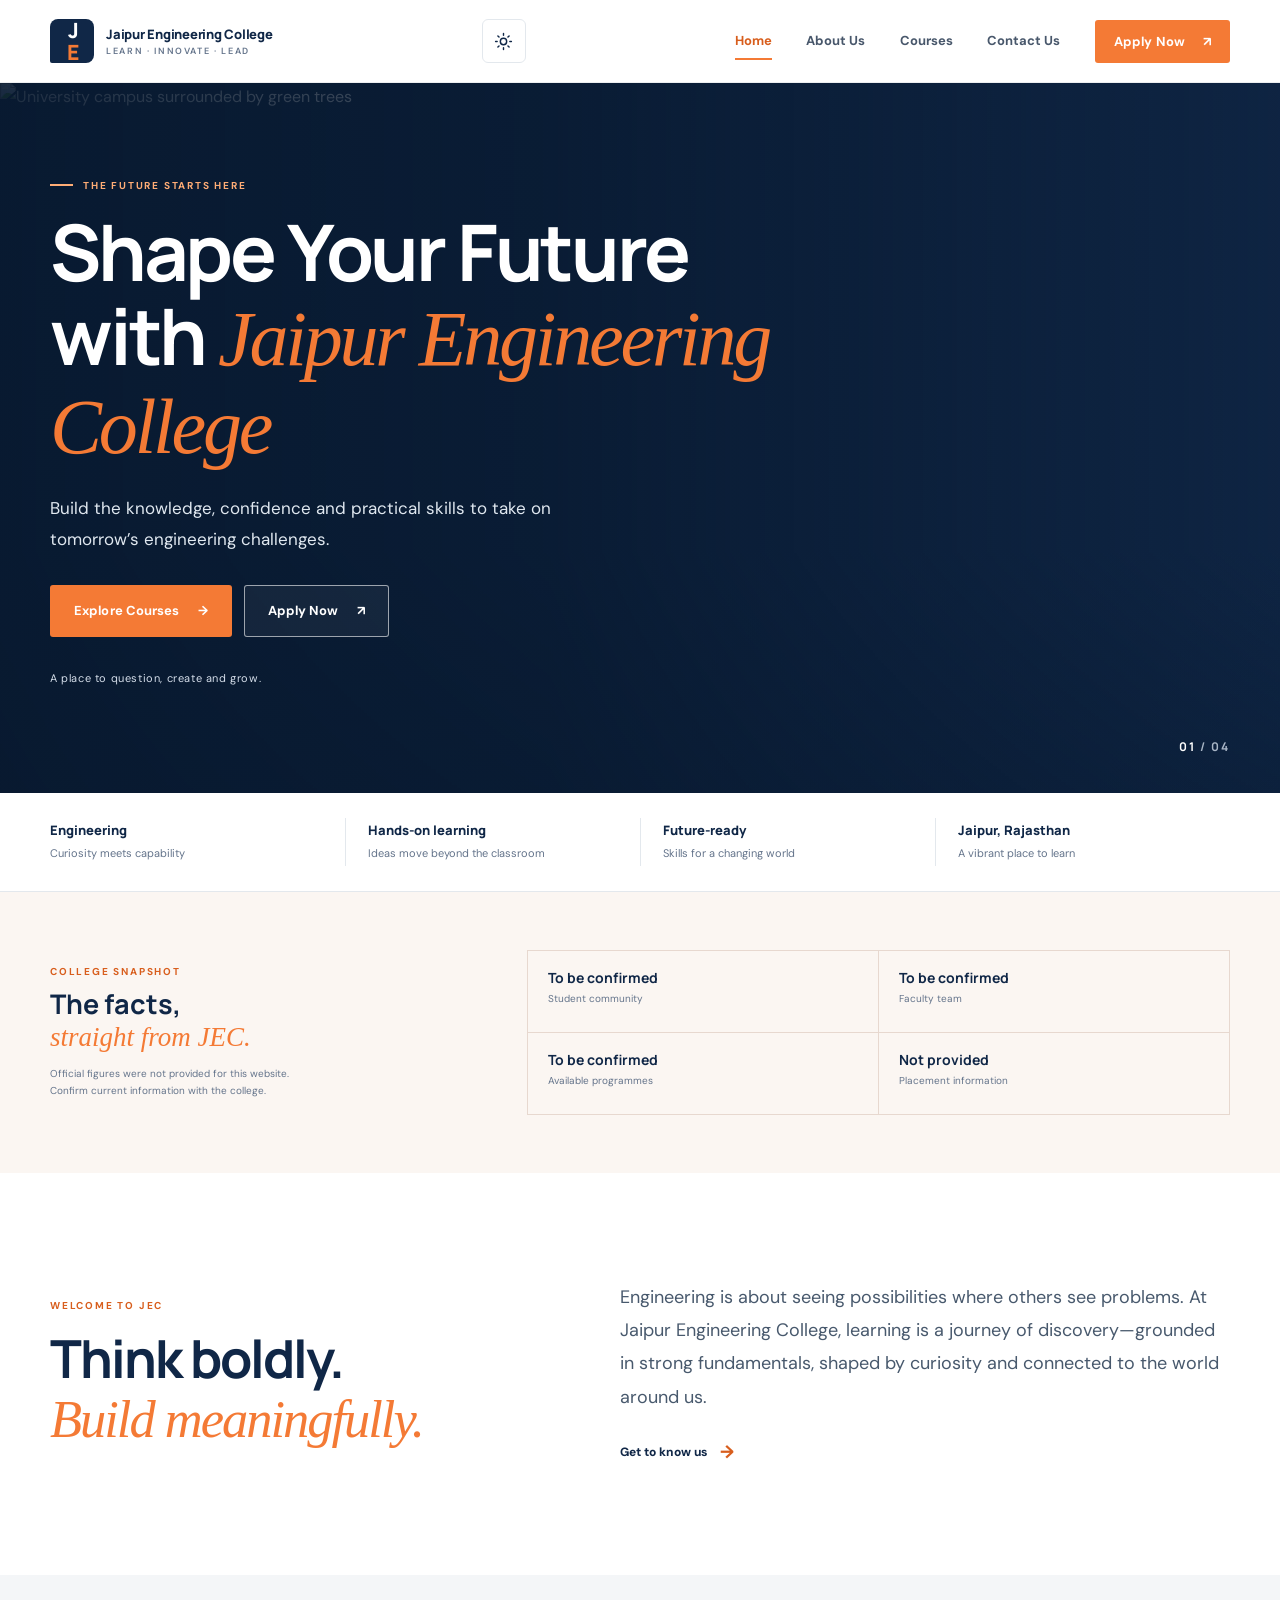
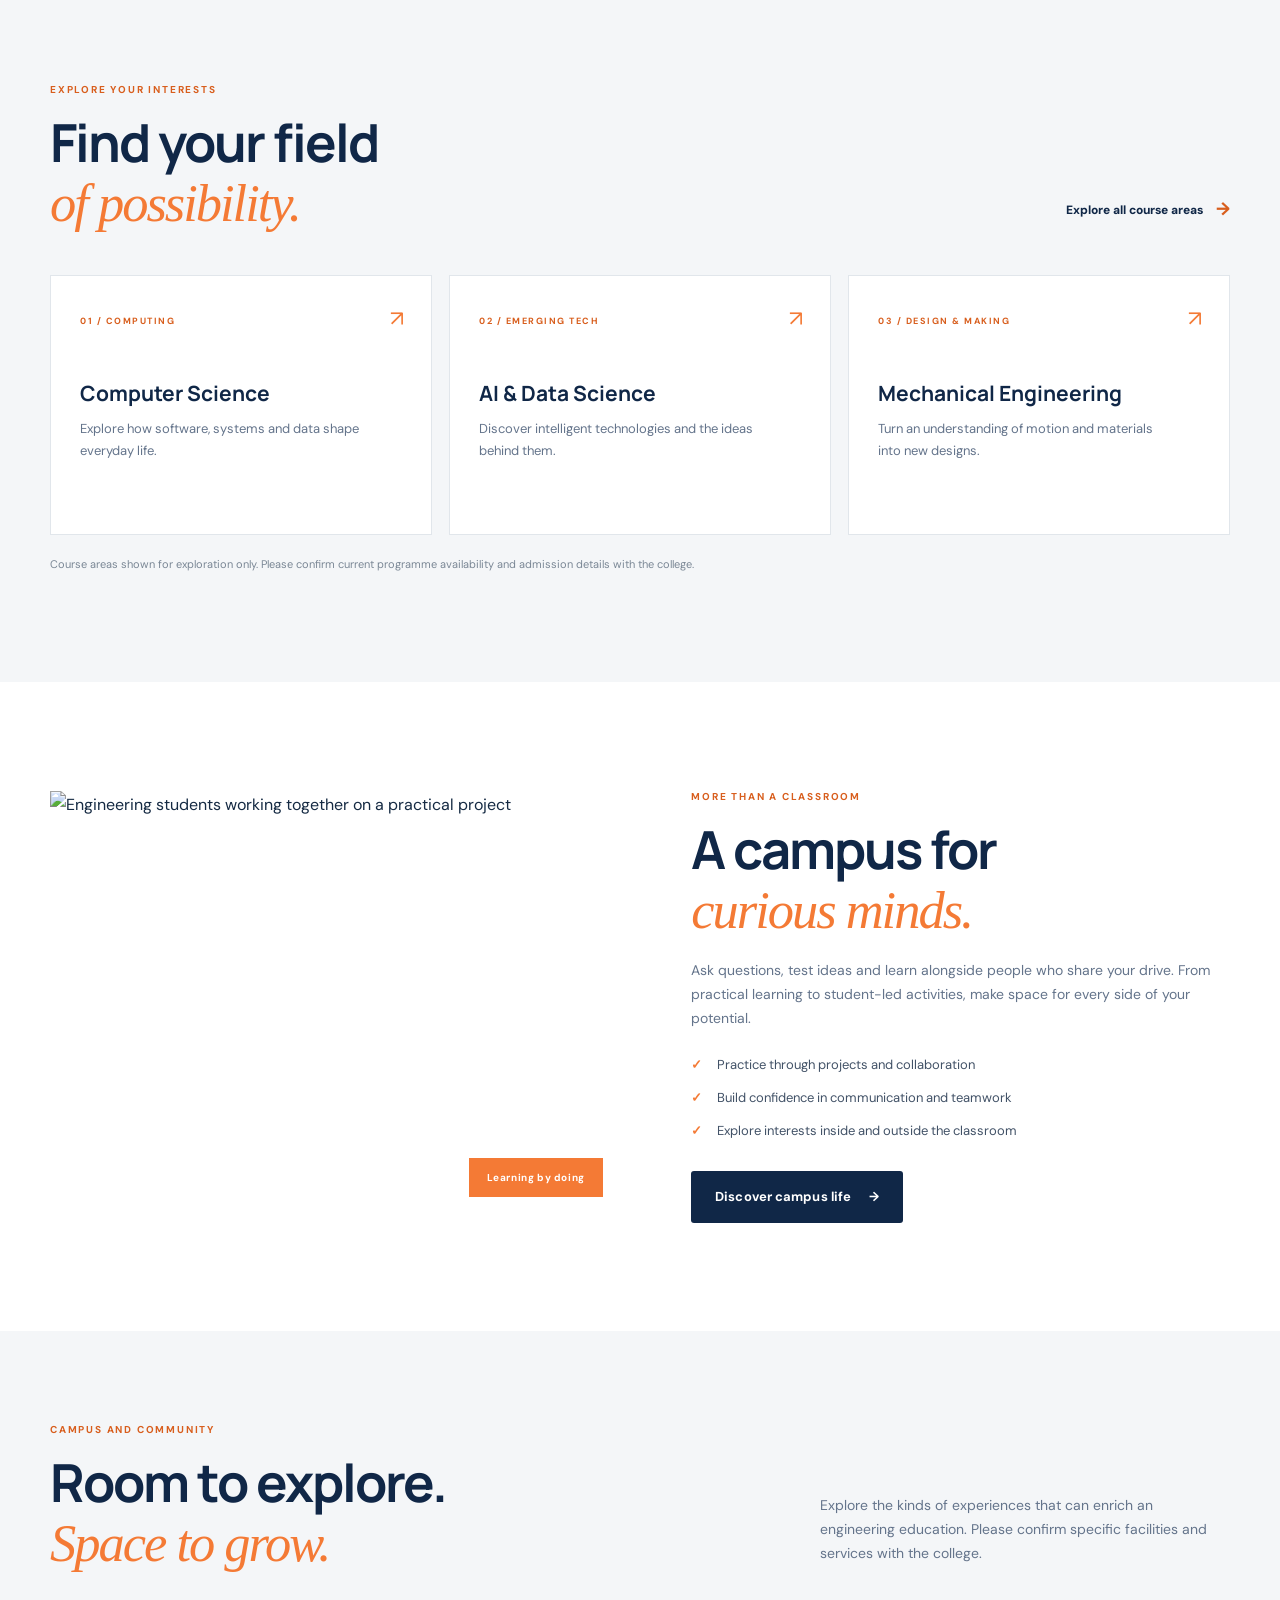
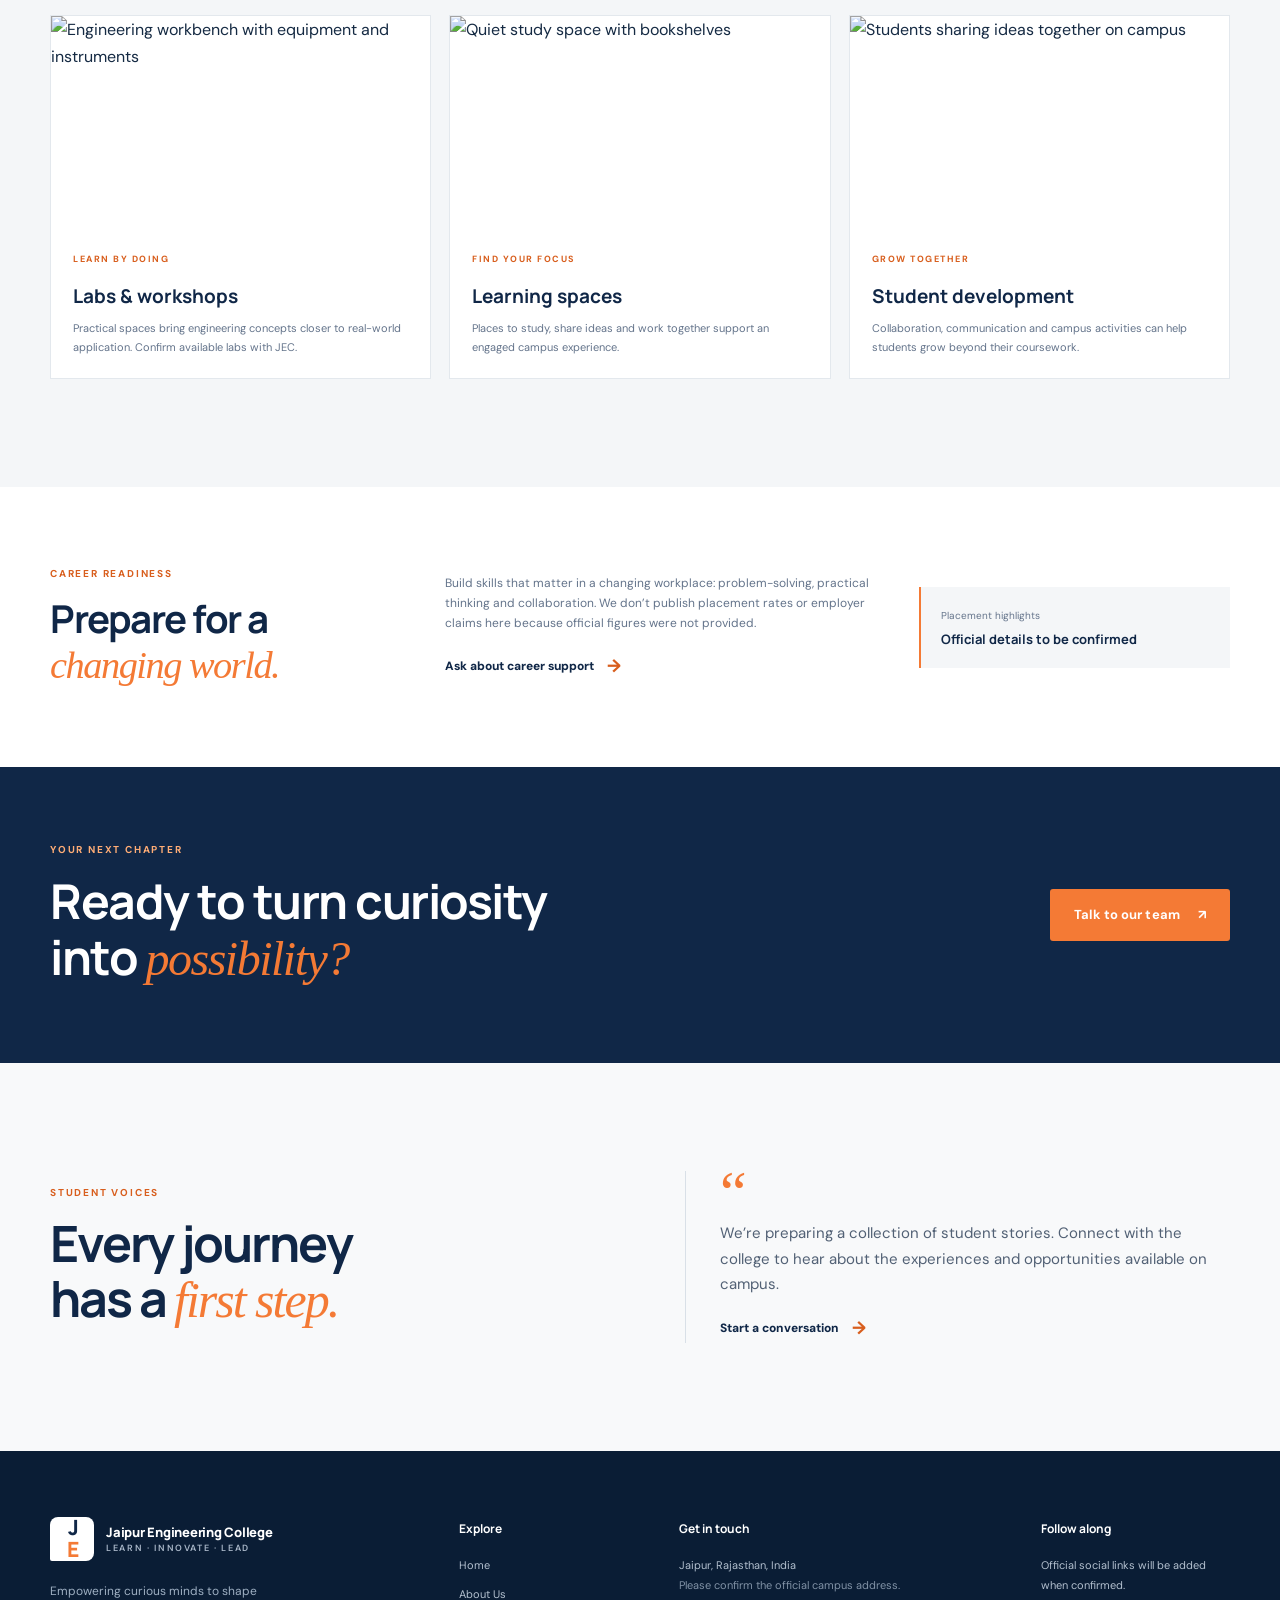
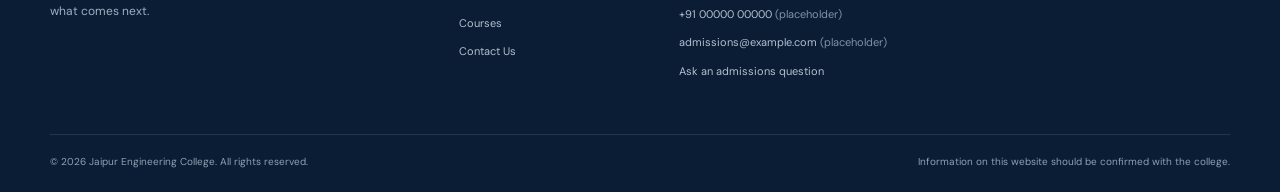
==== commit 4387a0bd: "updated design of my first site" ====
--- a/index.html
+++ b/index.html
@@ -6,6 +6,16 @@
     <meta name="description" content="Discover Jaipur Engineering College: an inspiring place to explore engineering, technology and your future.">
     <meta name="theme-color" content="#102747">
     <title>Jaipur Engineering College | Build What’s Next</title>
+    <script>
+        (() => {
+            try {
+                const savedTheme = localStorage.getItem("jec-theme");
+                document.documentElement.dataset.theme = savedTheme === "dark" ? "dark" : "light";
+            } catch (error) {
+                console.warn("Unable to read the saved theme preference.", error);
+            }
+        })();
+    </script>
     <link rel="preconnect" href="https://fonts.googleapis.com">
     <link rel="preconnect" href="https://fonts.gstatic.com" crossorigin>
     <link href="https://fonts.googleapis.com/css2?family=DM+Sans:wght@400;500;600;700&family=Manrope:wght@400;500;600;700;800&display=swap" rel="stylesheet">
@@ -20,6 +30,11 @@
                 <span class="brand-mark" aria-hidden="true">J<span>E</span></span>
                 <span class="brand-name">Jaipur Engineering College<small>Learn · Innovate · Lead</small></span>
             </a>
+            <button class="theme-toggle" type="button" aria-label="Switch to dark mode" aria-pressed="false" title="Switch to dark mode">
+                <svg class="theme-icon theme-icon-sun" viewBox="0 0 24 24" aria-hidden="true"><circle cx="12" cy="12" r="4"></circle><path d="M12 2v2m0 16v2M4.93 4.93l1.42 1.42m11.3 11.3 1.42 1.42M2 12h2m16 0h2M4.93 19.07l1.42-1.42m11.3-11.3 1.42-1.42"></path></svg>
+                <svg class="theme-icon theme-icon-moon" viewBox="0 0 24 24" aria-hidden="true"><path d="M20.5 15.5A8.5 8.5 0 0 1 8.5 3.5 8.5 8.5 0 1 0 20.5 15.5Z"></path></svg>
+                <span class="sr-only">Switch theme</span>
+            </button>
             <button class="menu-toggle" type="button" aria-label="Open navigation" aria-expanded="false" aria-controls="primary-navigation"><span></span><span></span><span></span></button>
             <nav class="primary-nav" id="primary-navigation" aria-label="Main navigation">
                 <a href="index.html" aria-current="page">Home</a><a href="about.html">About Us</a><a href="courses.html">Courses</a><a href="contact.html">Contact Us</a>
--- a/style.css
+++ b/style.css
@@ -9,6 +9,17 @@
     --paper: #fff;
     --soft: #f4f6f8;
     --line: #e3e8ed;
+    --surface: #fff;
+    --surface-raised: #fff;
+    --header-surface: rgba(255,255,255,.97);
+    --nav-link: #48576b;
+    --body-secondary: #48596d;
+    --button-navy-bg: #102747;
+    --button-navy-hover: #0b1d35;
+    --hero-background: #102747;
+    --band-background: #102747;
+    --field-border: #d9e0e7;
+    --subtle-border: #dce2e8;
     --serif: Georgia, "Times New Roman", serif;
     --sans: "DM Sans", Arial, sans-serif;
     --display: "Manrope", "DM Sans", Arial, sans-serif;
@@ -16,6 +27,7 @@
 }
 
 * { box-sizing: border-box; }
+* { transition: background-color .25s ease, color .25s ease, border-color .25s ease; }
 html { scroll-behavior: smooth; scroll-padding-top: 88px; }
 body { margin: 0; color: var(--ink); background: var(--paper); font: 16px/1.7 var(--sans); -webkit-font-smoothing: antialiased; }
 img { display: block; max-width: 100%; }
@@ -25,7 +37,7 @@
 .container { width: min(var(--content), calc(100% - 48px)); margin-inline: auto; }
 .sr-only, .skip-link:not(:focus) { position: absolute; width: 1px; height: 1px; padding: 0; margin: -1px; overflow: hidden; clip: rect(0, 0, 0, 0); white-space: nowrap; border: 0; }
 .skip-link:focus { position: fixed; z-index: 100; top: 12px; left: 12px; padding: 12px 18px; background: var(--paper); color: var(--navy); box-shadow: 0 4px 20px #0003; }
-.site-header { position: sticky; z-index: 20; top: 0; background: rgba(255,255,255,.97); border-bottom: 1px solid rgba(16,39,71,.08); backdrop-filter: blur(14px); }
+.site-header { position: sticky; z-index: 20; top: 0; background: var(--header-surface); border-bottom: 1px solid rgba(16,39,71,.08); backdrop-filter: blur(14px); }
 .nav-wrap { min-height: 82px; display: flex; align-items: center; justify-content: space-between; gap: 32px; }
 .brand { display: inline-flex; align-items: center; gap: 12px; flex-shrink: 0; }
 .brand-mark { display: grid; width: 44px; height: 44px; place-items: center; border-radius: 8px 8px 8px 2px; background: var(--navy); color: white; font: 800 21px/1 var(--display); letter-spacing: -2px; }
@@ -33,22 +45,29 @@
 .brand-name { color: var(--navy); font: 800 13px/1.25 var(--display); letter-spacing: -.25px; }
 .brand-name small { display: block; margin-top: 4px; color: var(--muted); font: 600 9px/1 var(--sans); letter-spacing: 1.65px; text-transform: uppercase; }
 .primary-nav { display: flex; align-items: center; gap: clamp(19px, 2.7vw, 38px); }
-.primary-nav > a:not(.button) { position: relative; padding-block: 28px; color: #48576b; font-size: 13px; font-weight: 700; transition: color .2s; }
+.primary-nav > a:not(.button) { position: relative; padding-block: 28px; color: var(--nav-link); font-size: 13px; font-weight: 700; transition: color .2s; }
 .primary-nav > a:not(.button):hover, .primary-nav > a[aria-current="page"] { color: var(--orange-dark); }
 .primary-nav > a:not(.button)::after { position: absolute; right: 0; bottom: 20px; left: 0; height: 2px; background: var(--orange); content: ""; transform: scaleX(0); transform-origin: left; transition: transform .2s; }
 .primary-nav > a:not(.button):hover::after, .primary-nav > a[aria-current="page"]::after { transform: scaleX(1); }
-.menu-toggle { display: none; width: 44px; height: 44px; padding: 11px; border: 1px solid var(--line); border-radius: 5px; background: white; cursor: pointer; }
+.theme-toggle { display: inline-flex; width: 44px; height: 44px; flex: 0 0 auto; align-items: center; justify-content: center; border: 1px solid var(--line); border-radius: 6px; color: var(--navy); background: var(--surface); cursor: pointer; }
+.theme-toggle:hover { border-color: var(--orange); color: var(--orange-dark); }
+.theme-toggle:focus-visible, .menu-toggle:focus-visible, button:focus-visible, a:focus-visible, input:focus-visible, select:focus-visible, textarea:focus-visible { outline: 3px solid var(--orange); outline-offset: 3px; }
+.theme-icon { width: 19px; height: 19px; fill: none; stroke: currentColor; stroke-linecap: round; stroke-linejoin: round; stroke-width: 1.8; }
+.theme-icon-moon { display: none; }
+html[data-theme="dark"] .theme-icon-sun { display: none; }
+html[data-theme="dark"] .theme-icon-moon { display: block; }
+.menu-toggle { display: none; width: 44px; height: 44px; padding: 11px; border: 1px solid var(--line); border-radius: 5px; background: var(--surface); cursor: pointer; }
 .menu-toggle span { display: block; width: 19px; height: 2px; margin: 4px auto; background: var(--navy); transition: transform .2s, opacity .2s; }
 .button { display: inline-flex; min-height: 52px; align-items: center; justify-content: center; gap: 18px; padding: 0 23px; border: 1px solid transparent; border-radius: 3px; font: 700 13px/1 var(--sans); letter-spacing: .1px; transition: transform .2s, background .2s, color .2s, box-shadow .2s; }
 .button:hover { transform: translateY(-2px); box-shadow: 0 8px 22px #10274720; }
 .button-small { min-height: 43px; padding-inline: 18px; }
 .button-orange { color: white; background: var(--orange); }
 .button-orange:hover { background: var(--orange-dark); }
-.button-navy { color: white; background: var(--navy); }
-.button-navy:hover { background: var(--navy-deep); }
+.button-navy { color: white; background: var(--button-navy-bg); }
+.button-navy:hover { background: var(--button-navy-hover); }
 .button-outline-light { border-color: #ffffff95; color: white; background: #ffffff0d; }
 .button-outline-light:hover { color: var(--navy); background: white; }
-.hero { position: relative; display: flex; min-height: min(670px, 77vw); min-height: clamp(560px, 61vw, 710px); align-items: center; overflow: hidden; color: white; background: var(--navy); }
+.hero { position: relative; display: flex; min-height: min(670px, 77vw); min-height: clamp(560px, 61vw, 710px); align-items: center; overflow: hidden; color: white; background: var(--hero-background); }
 .hero-image, .hero-shade { position: absolute; inset: 0; width: 100%; height: 100%; }
 .hero-image { object-fit: cover; object-position: center 48%; animation: hero-zoom 16s ease-out both; }
 .hero-shade { background: linear-gradient(90deg, rgba(8,25,47,.91) 0%, rgba(8,25,47,.76) 43%, rgba(8,25,47,.18) 100%), linear-gradient(0deg, rgba(8,25,47,.30), transparent 34%); }
@@ -125,7 +144,7 @@
 .placement-placeholder span, .placement-placeholder strong { display: block; }
 .placement-placeholder span { color: var(--muted); font-size: 10px; }
 .placement-placeholder strong { margin-top: 6px; color: var(--navy); font: 700 13px var(--display); }
-.career-band { padding-block: 76px; color: white; background: var(--navy); }
+.career-band { padding-block: 76px; color: white; background: var(--band-background); }
 .career-content { display: flex; align-items: center; justify-content: space-between; gap: 35px; }
 .career-content h2 { margin: 0; color: white; font-size: clamp(31px, 4vw, 48px); line-height: 1.17; letter-spacing: -1.5px; }
 .stories-section { background: #f8f9fa; }
@@ -158,8 +177,9 @@
 .page-hero-content { position: relative; z-index: 1; padding-block: 80px; }
 .page-hero h1 { font-size: clamp(44px,6vw,70px); }
 .page-hero-content > p:last-child { max-width: 540px; margin: 20px 0 0; color: #e1e8ef; font-size: 16px; }
+.about-hero .page-hero-content > p:last-child { font-size: 18px; line-height: 1.7; }
 .about-intro-grid { display: grid; grid-template-columns: .8fr 1.2fr; gap: 80px; }
-.about-intro-copy p { color: var(--muted); font-size: 14px; }
+.about-intro-copy p { color: var(--muted); font-size: 16px; line-height: 1.75; }
 .about-intro-copy .body-large { color: #48596d; font-size: 18px; }
 .about-intro-copy .text-link { margin-top: 8px; }
 .values-section { padding-block: 28px 96px; }
@@ -167,17 +187,19 @@
 .value-card { min-height: 260px; padding: 33px; border-left: 1px solid var(--line); }
 .value-card:first-child { border-left: 0; }
 .value-card h2 { margin: 40px 0 12px; color: var(--navy); font-size: 24px; line-height: 1.25; }
-.value-card p { margin: 0; color: var(--muted); font-size: 12px; }
+.value-card p { margin: 0; color: var(--muted); font-size: 15px; line-height: 1.7; }
 .value-primary { background: var(--soft); }
 .about-facilities { padding-top: 30px; }
+.about-intro-copy .text-link { font-size: 14px; }
 .section-summary { max-width: 410px; margin-bottom: 7px; color: var(--muted); font-size: 14px; }
+.about-objectives .section-summary { font-size: 16px; line-height: 1.7; }
 .objectives-grid { display: grid; grid-template-columns: repeat(4,1fr); border-top: 1px solid #dce2e8; border-bottom: 1px solid #dce2e8; }
 .objectives-grid article { padding: 24px 25px 23px 0; border-right: 1px solid #dce2e8; }
 .objectives-grid article + article { padding-left: 25px; }
 .objectives-grid article:last-child { border: 0; }
 .objectives-grid article > span { color: var(--orange-dark); font: 700 10px var(--display); }
 .objectives-grid h3 { margin: 19px 0 8px; color: var(--navy); font-size: 15px; }
-.objectives-grid p { margin: 0; color: var(--muted); font-size: 11px; }
+.objectives-grid p { margin: 0; color: var(--muted); font-size: 14px; line-height: 1.65; }
 .course-page-heading { display: flex; justify-content: space-between; align-items: end; gap: 50px; margin-bottom: 40px; }
 .course-page-heading h2 { margin: 0; color: var(--navy); font-size: clamp(34px,4vw,48px); line-height: 1.12; letter-spacing: -1.8px; }
 .course-page-heading > p { max-width: 470px; margin: 0 0 4px; color: var(--muted); font-size: 12px; }
@@ -242,7 +264,7 @@
 @media (max-width: 900px) {
     .nav-wrap { min-height: 74px; }
     .menu-toggle { display: block; }
-    .primary-nav { position: absolute; top: calc(100% + 1px); right: 0; left: 0; display: none; align-items: stretch; flex-direction: column; gap: 0; padding: 10px 24px 22px; border-bottom: 1px solid var(--line); background: white; box-shadow: 0 12px 20px #10274712; }
+    .primary-nav { position: absolute; top: calc(100% + 1px); right: 0; left: 0; display: none; align-items: stretch; flex-direction: column; gap: 0; padding: 10px 24px 22px; border-bottom: 1px solid var(--line); background: var(--surface); box-shadow: 0 12px 20px #10274712; }
     .primary-nav.is-open { display: flex; }
     .primary-nav > a:not(.button) { padding: 13px 0; }
     .primary-nav > a:not(.button)::after { bottom: 6px; right: auto; width: 30px; }
@@ -311,3 +333,82 @@
     .footer-brand { grid-column: 1 / -1; }
     .footer-bottom { align-items: flex-start; flex-direction: column; gap: 7px; }
 }
+
+html[data-theme="dark"] {
+    color-scheme: dark;
+    --navy: #e5edf6;
+    --navy-deep: #091525;
+    --ink: #e3eaf3;
+    --muted: #afbdce;
+    --orange: #ff955f;
+    --orange-dark: #ffad7b;
+    --paper: #101b29;
+    --soft: #172536;
+    --line: #2b3b4e;
+    --surface: #111f2e;
+    --surface-raised: #172638;
+    --header-surface: rgba(12,24,39,.97);
+    --nav-link: #cbd6e3;
+    --body-secondary: #c2cedb;
+    --button-navy-bg: #31516f;
+    --button-navy-hover: #3b6285;
+    --hero-background: #091525;
+    --band-background: #091525;
+    --field-border: #35485d;
+    --subtle-border: #34465a;
+}
+
+html[data-theme="dark"] body { color: var(--ink); background: var(--paper); }
+html[data-theme="dark"] .site-header { border-color: var(--line); }
+html[data-theme="dark"] .brand-mark { color: white; background: #294765; }
+html[data-theme="dark"] .button-outline-light:hover { color: #102747; }
+html[data-theme="dark"] .menu-toggle { background: var(--surface); }
+html[data-theme="dark"] .menu-toggle span { background: var(--navy); }
+html[data-theme="dark"] .primary-nav { background: var(--surface); }
+html[data-theme="dark"] .quick-facts,
+html[data-theme="dark"] .course-preview,
+html[data-theme="dark"] .facility-card,
+html[data-theme="dark"] .course-card,
+html[data-theme="dark"] .filter-button,
+html[data-theme="dark"] .form-field input,
+html[data-theme="dark"] .form-field select,
+html[data-theme="dark"] .form-field textarea { color: var(--ink); background: var(--surface); }
+html[data-theme="dark"] .quick-facts { border-color: var(--line); }
+html[data-theme="dark"] .snapshot-section { background: #1c2938; }
+html[data-theme="dark"] .snapshot-grid { border-color: #3a4654; }
+html[data-theme="dark"] .snapshot-grid article { border-color: #3a4654; }
+html[data-theme="dark"] .course-preview,
+html[data-theme="dark"] .course-card { border-color: var(--line); }
+html[data-theme="dark"] .course-preview:hover { border-color: #a65f3b; }
+html[data-theme="dark"] .stories-section { background: var(--surface-raised); }
+html[data-theme="dark"] .story-note { border-color: var(--line); }
+html[data-theme="dark"] .filter-button { border-color: var(--line); color: var(--body-secondary); }
+html[data-theme="dark"] .filter-button:hover,
+html[data-theme="dark"] .filter-button.is-active { border-color: #7c9ab8; color: white; background: #31516f; }
+html[data-theme="dark"] .search-box { border-color: var(--line); }
+html[data-theme="dark"] .search-box input { color: var(--ink); }
+html[data-theme="dark"] .course-card dl > div { border-color: var(--line); }
+html[data-theme="dark"] .course-card dt { color: var(--muted); }
+html[data-theme="dark"] .objectives-grid,
+html[data-theme="dark"] .objectives-grid article { border-color: var(--subtle-border); }
+html[data-theme="dark"] .contact-detail .detail-icon { border-color: #694a3c; }
+html[data-theme="dark"] .contact-detail p,
+html[data-theme="dark"] .contact-detail a,
+html[data-theme="dark"] .body-large,
+html[data-theme="dark"] .about-intro-copy .body-large,
+html[data-theme="dark"] .check-list li,
+html[data-theme="dark"] .story-note p { color: var(--body-secondary); }
+html[data-theme="dark"] .map-placeholder { border-color: #405166; color: var(--muted); }
+html[data-theme="dark"] .form-field input,
+html[data-theme="dark"] .form-field select,
+html[data-theme="dark"] .form-field textarea { border-color: var(--field-border); }
+html[data-theme="dark"] .form-field label { color: var(--ink); }
+html[data-theme="dark"] .form-disclaimer { color: var(--muted); }
+html[data-theme="dark"] .form-feedback { color: #93d6a7; }
+html[data-theme="dark"] .form-feedback.is-error { color: #ff9d91; }
+html[data-theme="dark"] input::placeholder,
+html[data-theme="dark"] textarea::placeholder { color: #95a5b8; opacity: 1; }
+
+@media (prefers-reduced-motion: reduce) {
+    *, *::before, *::after { transition-duration: .01ms !important; }
+}
